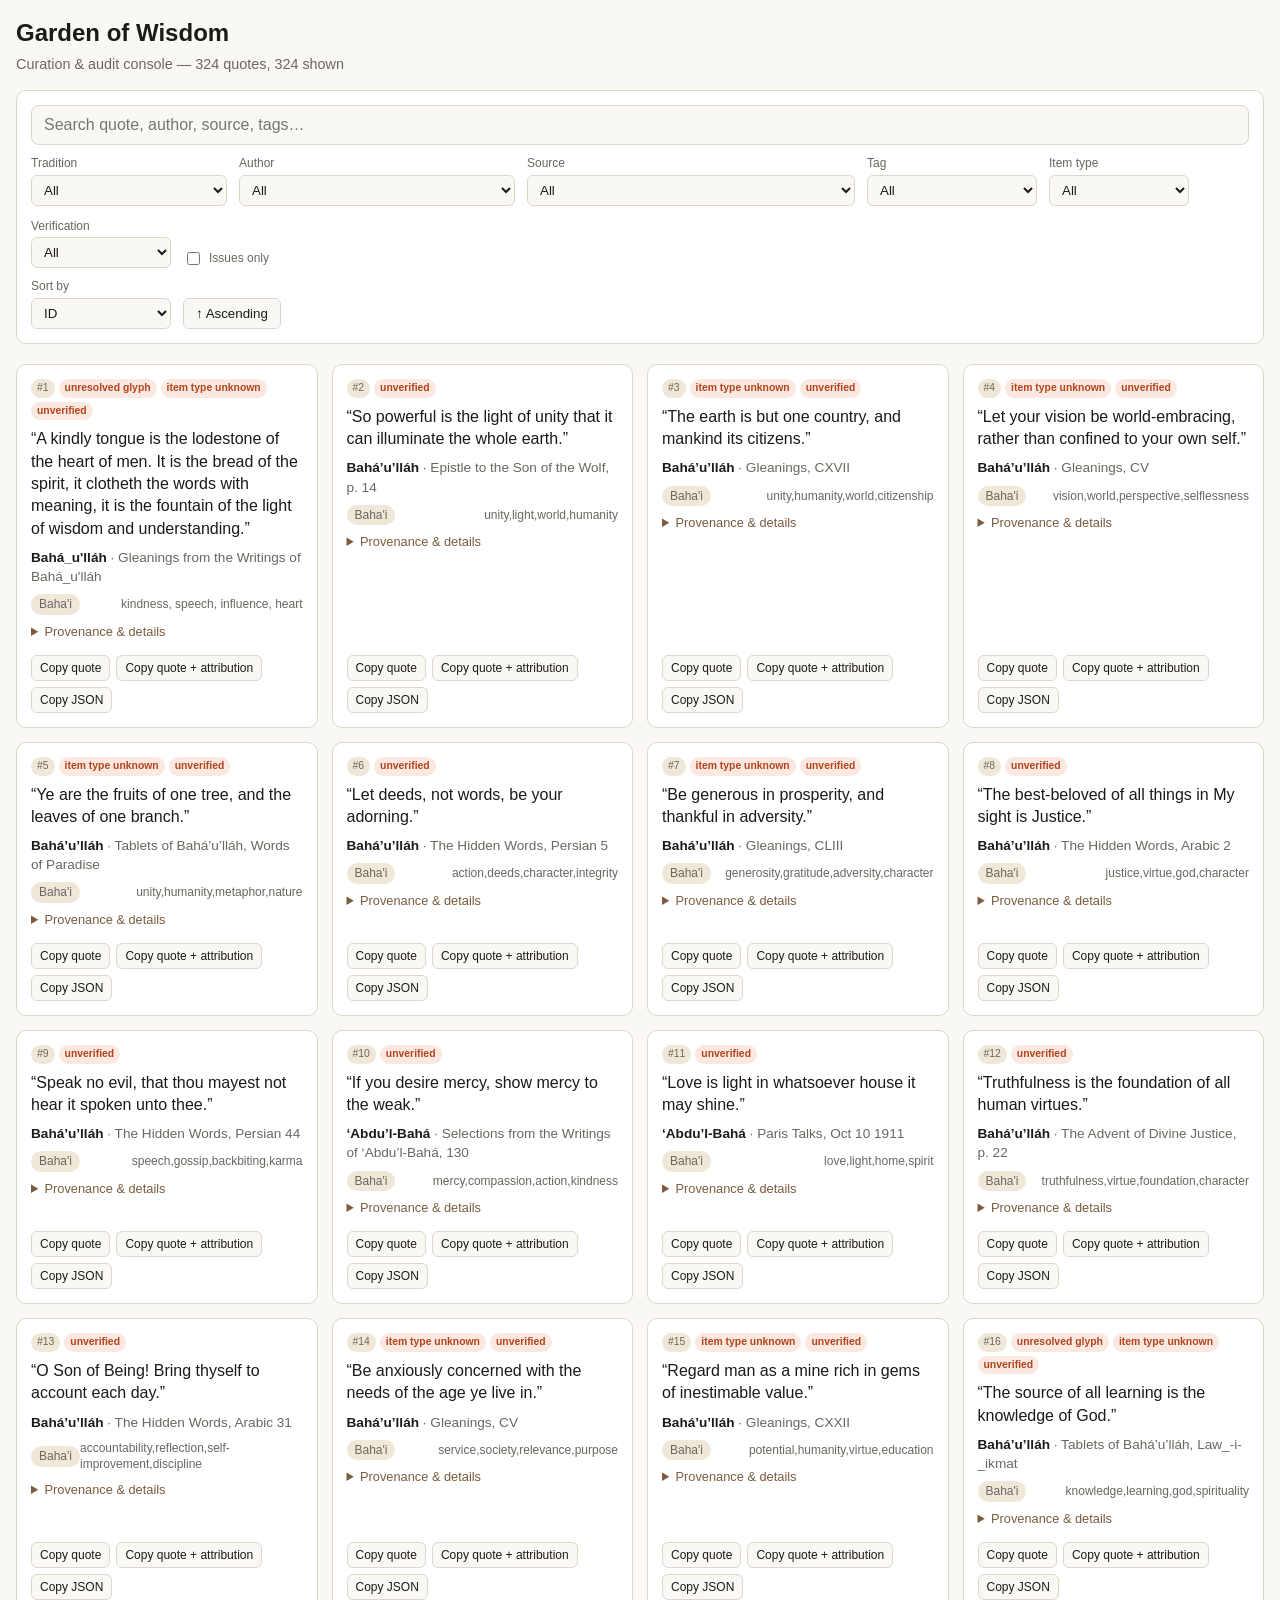
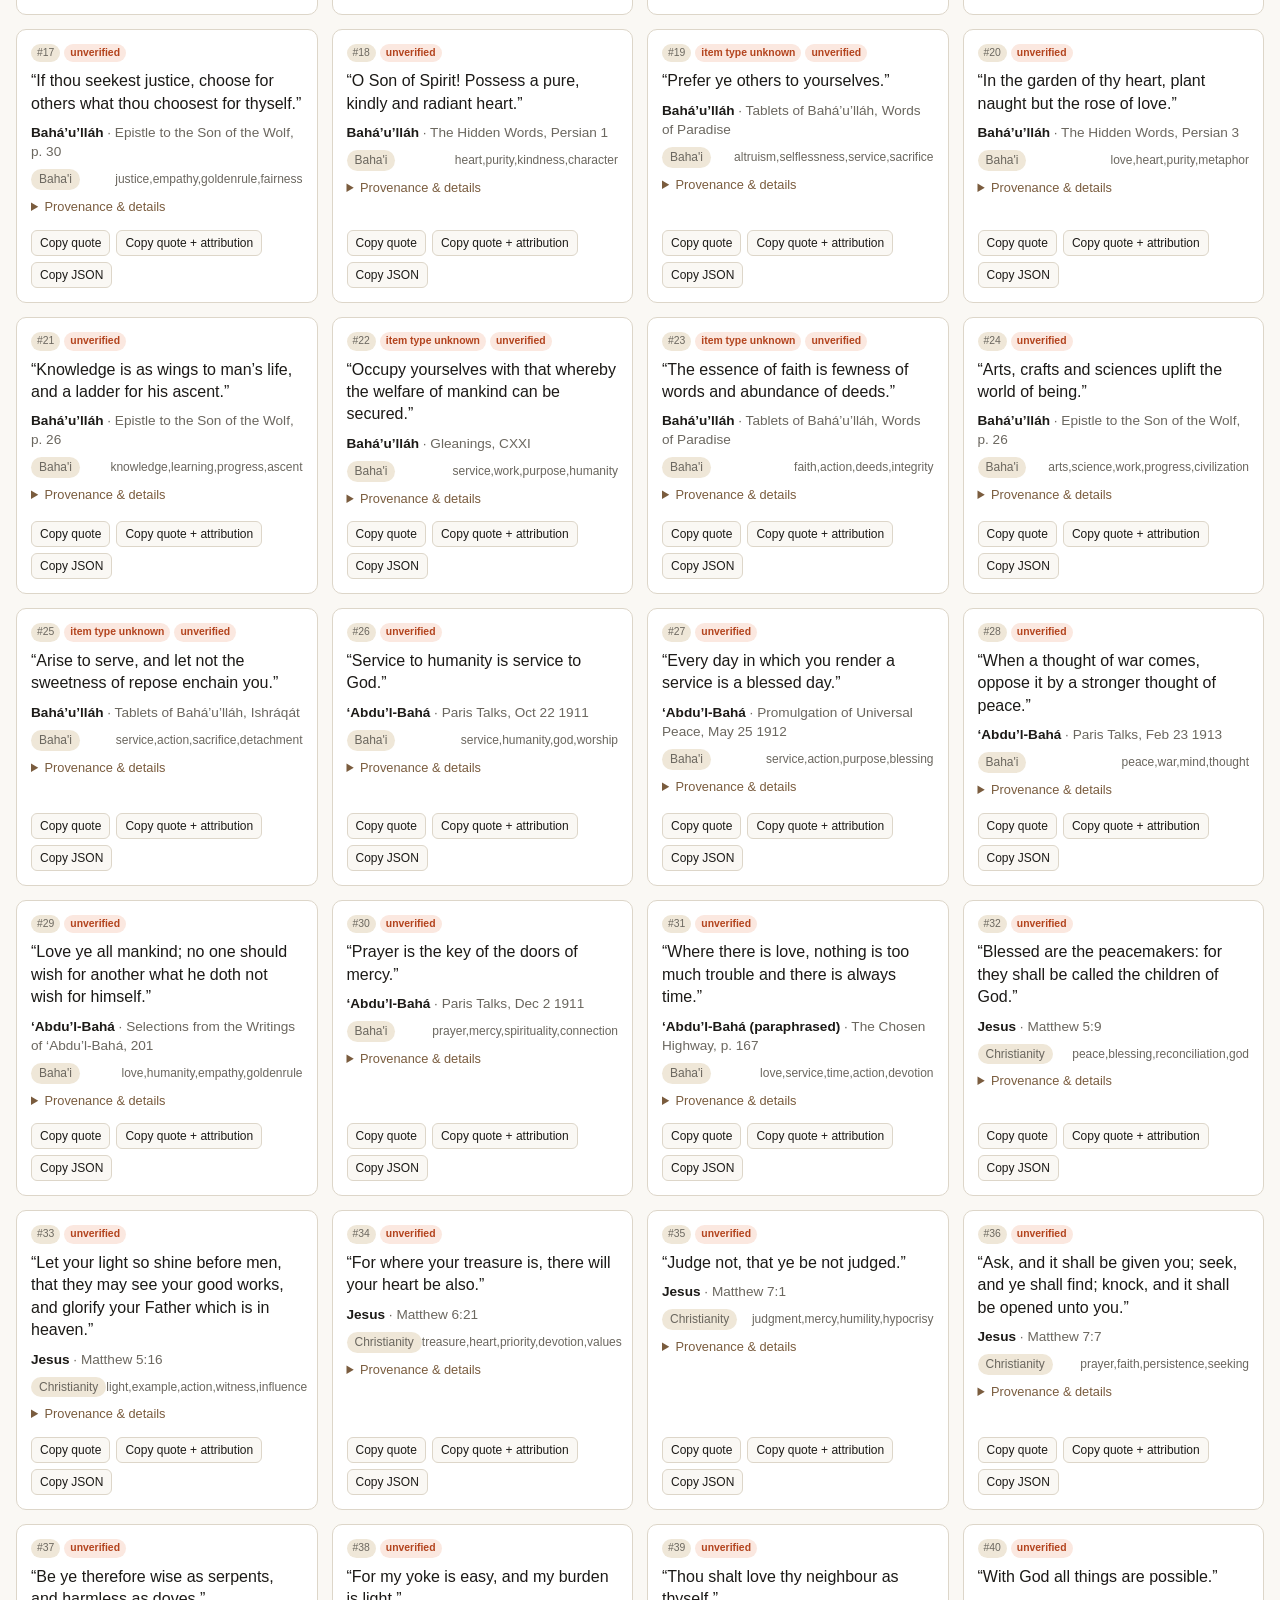
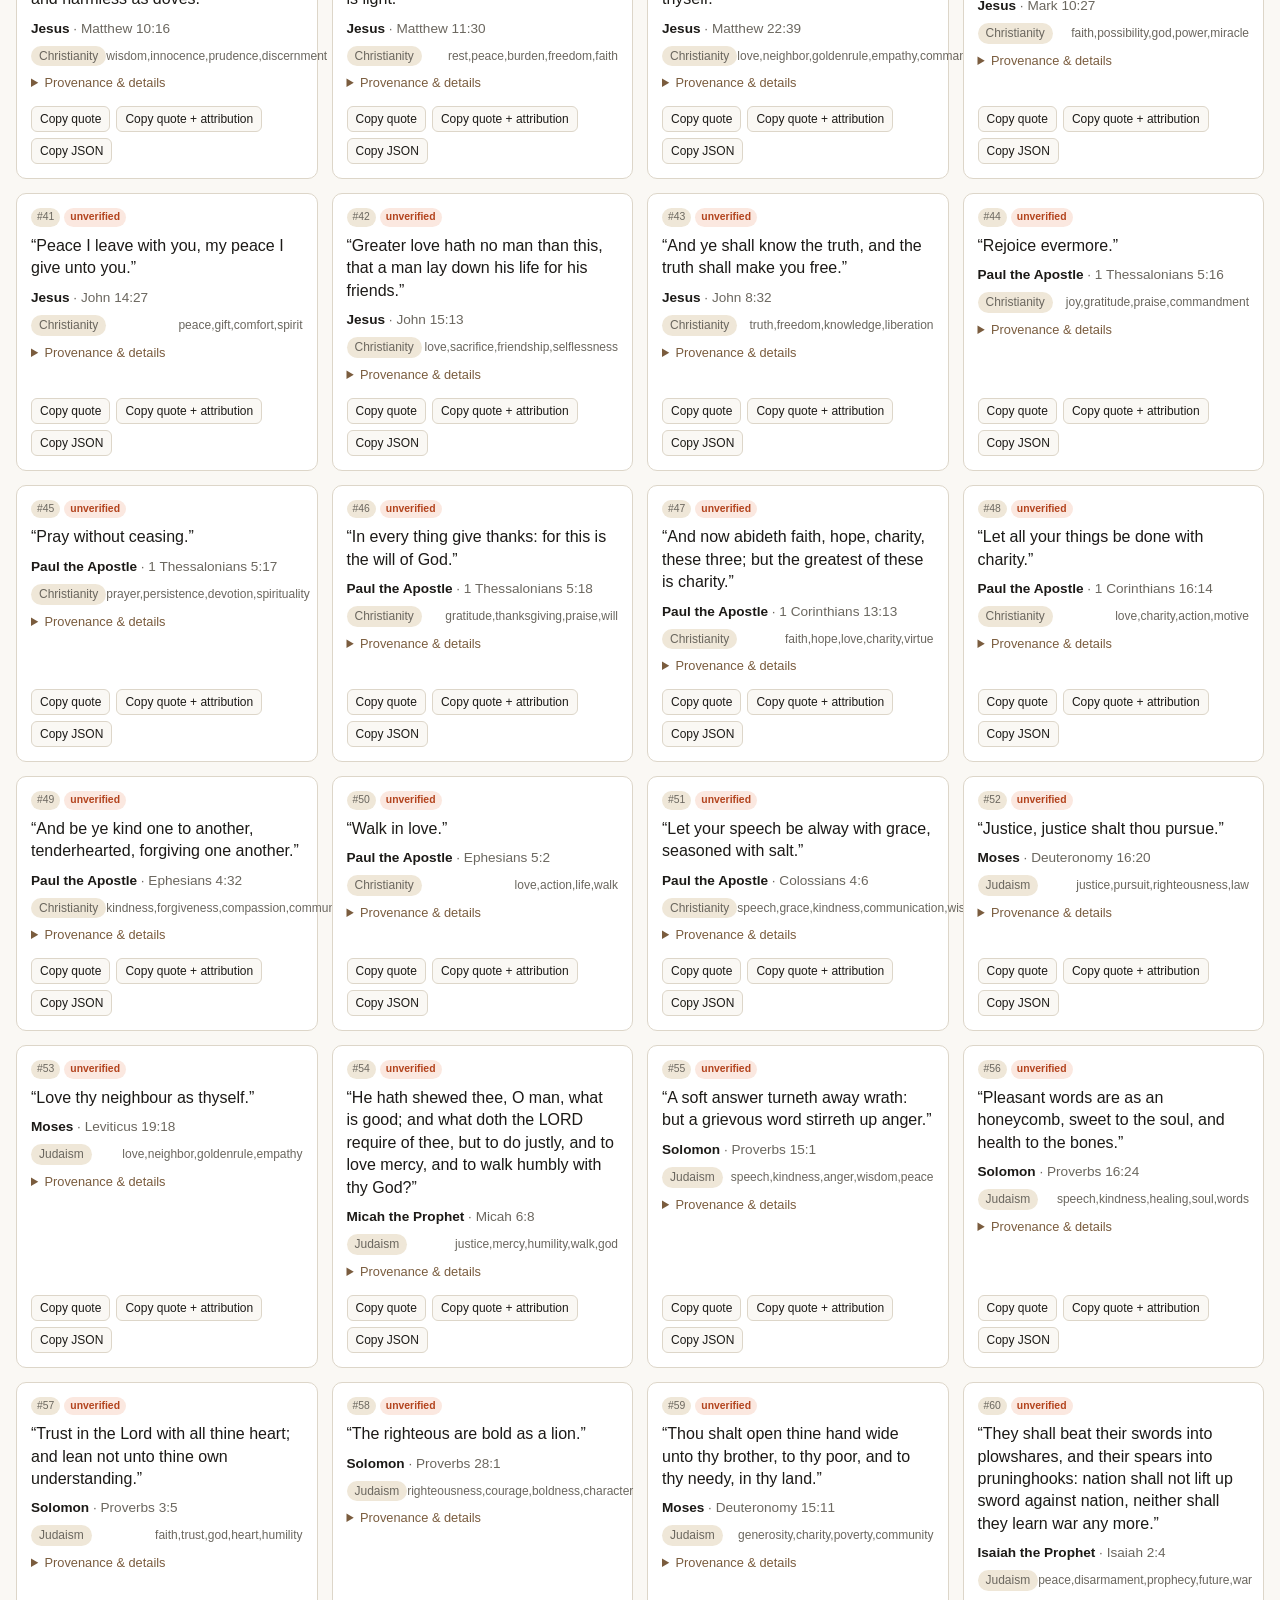
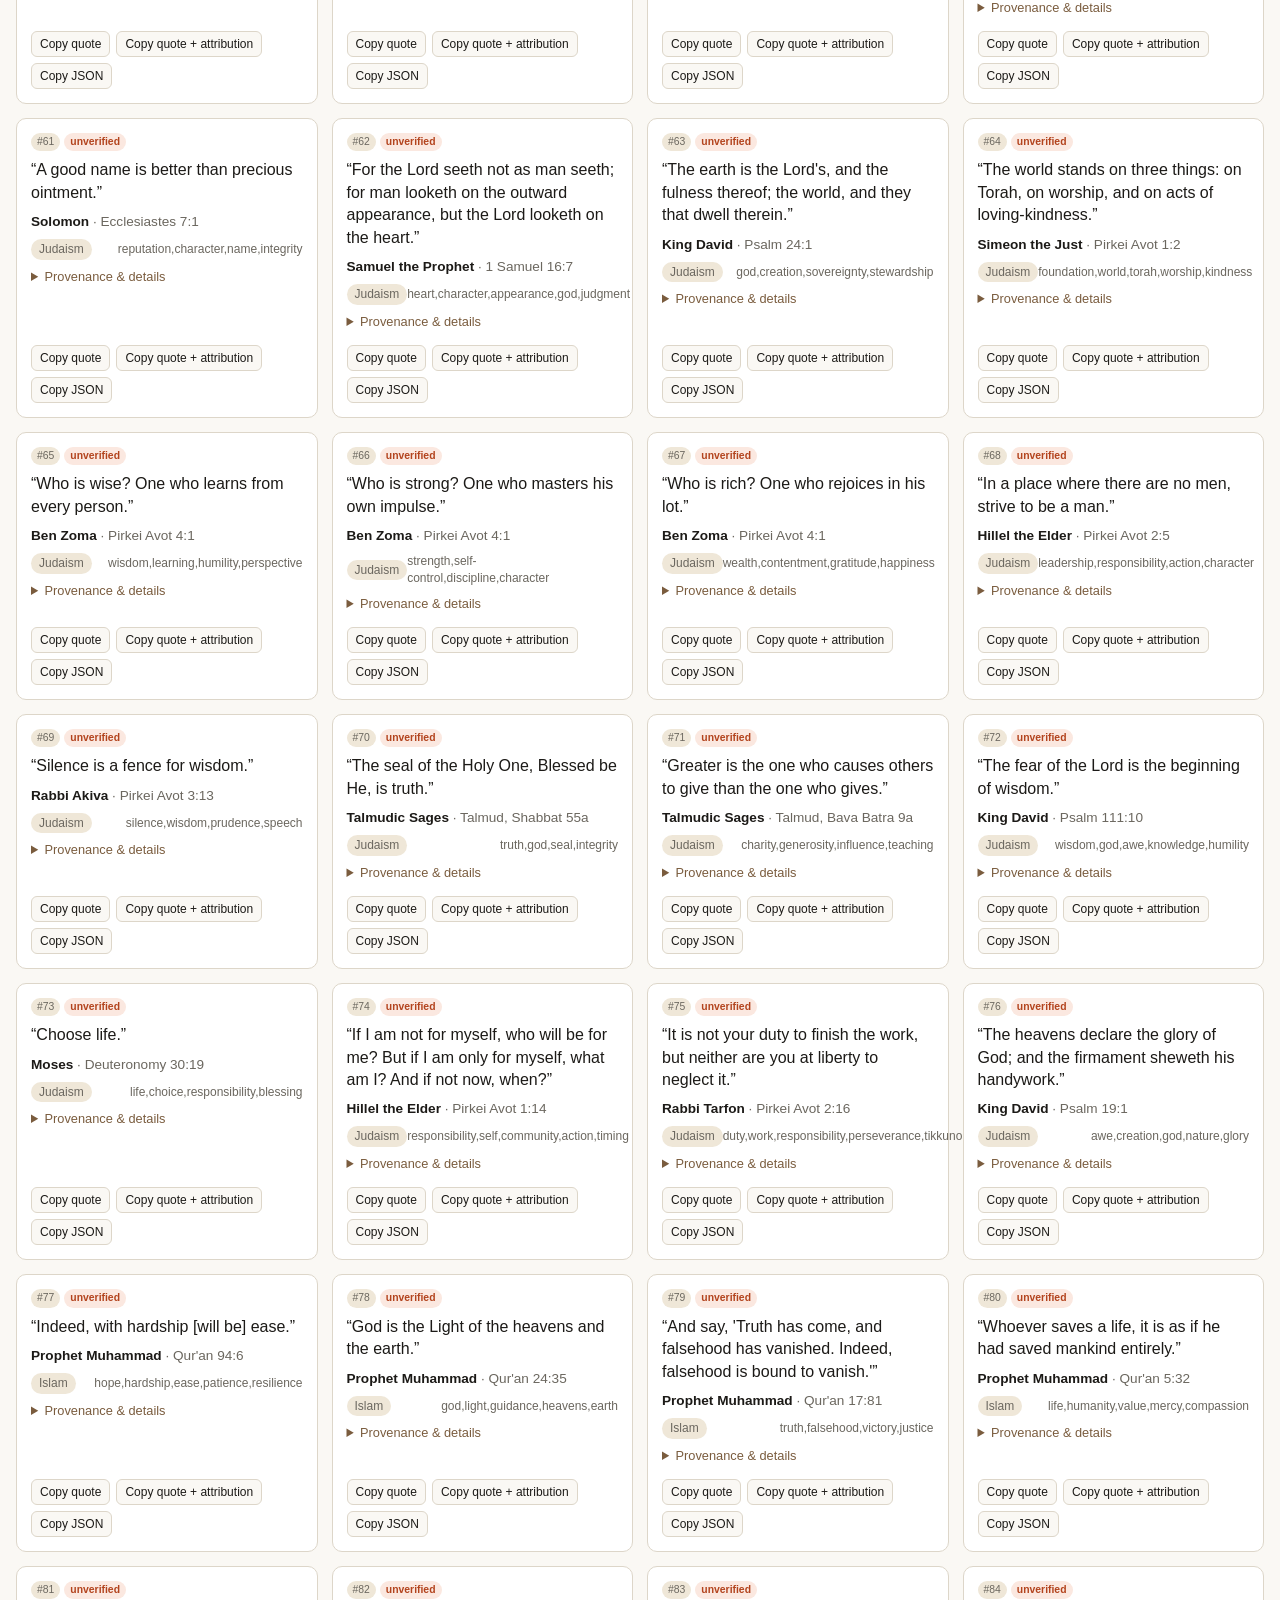
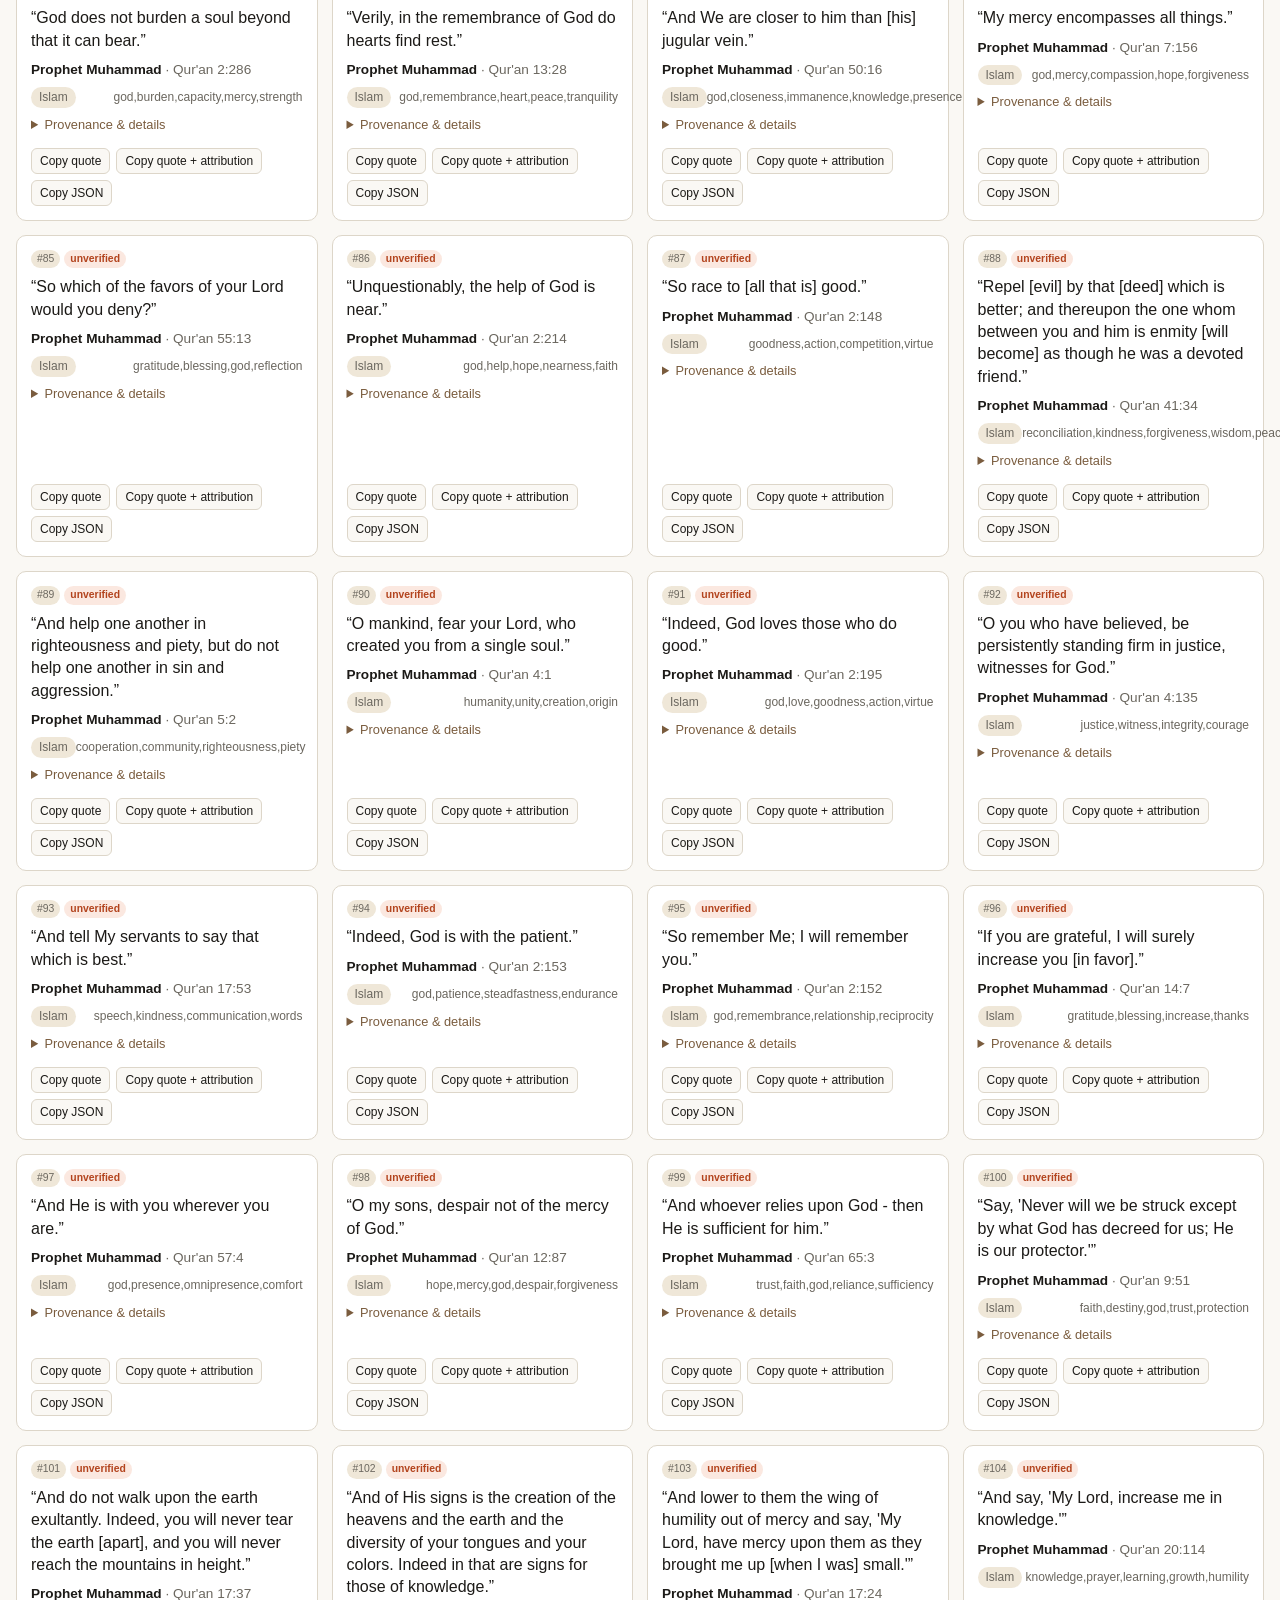
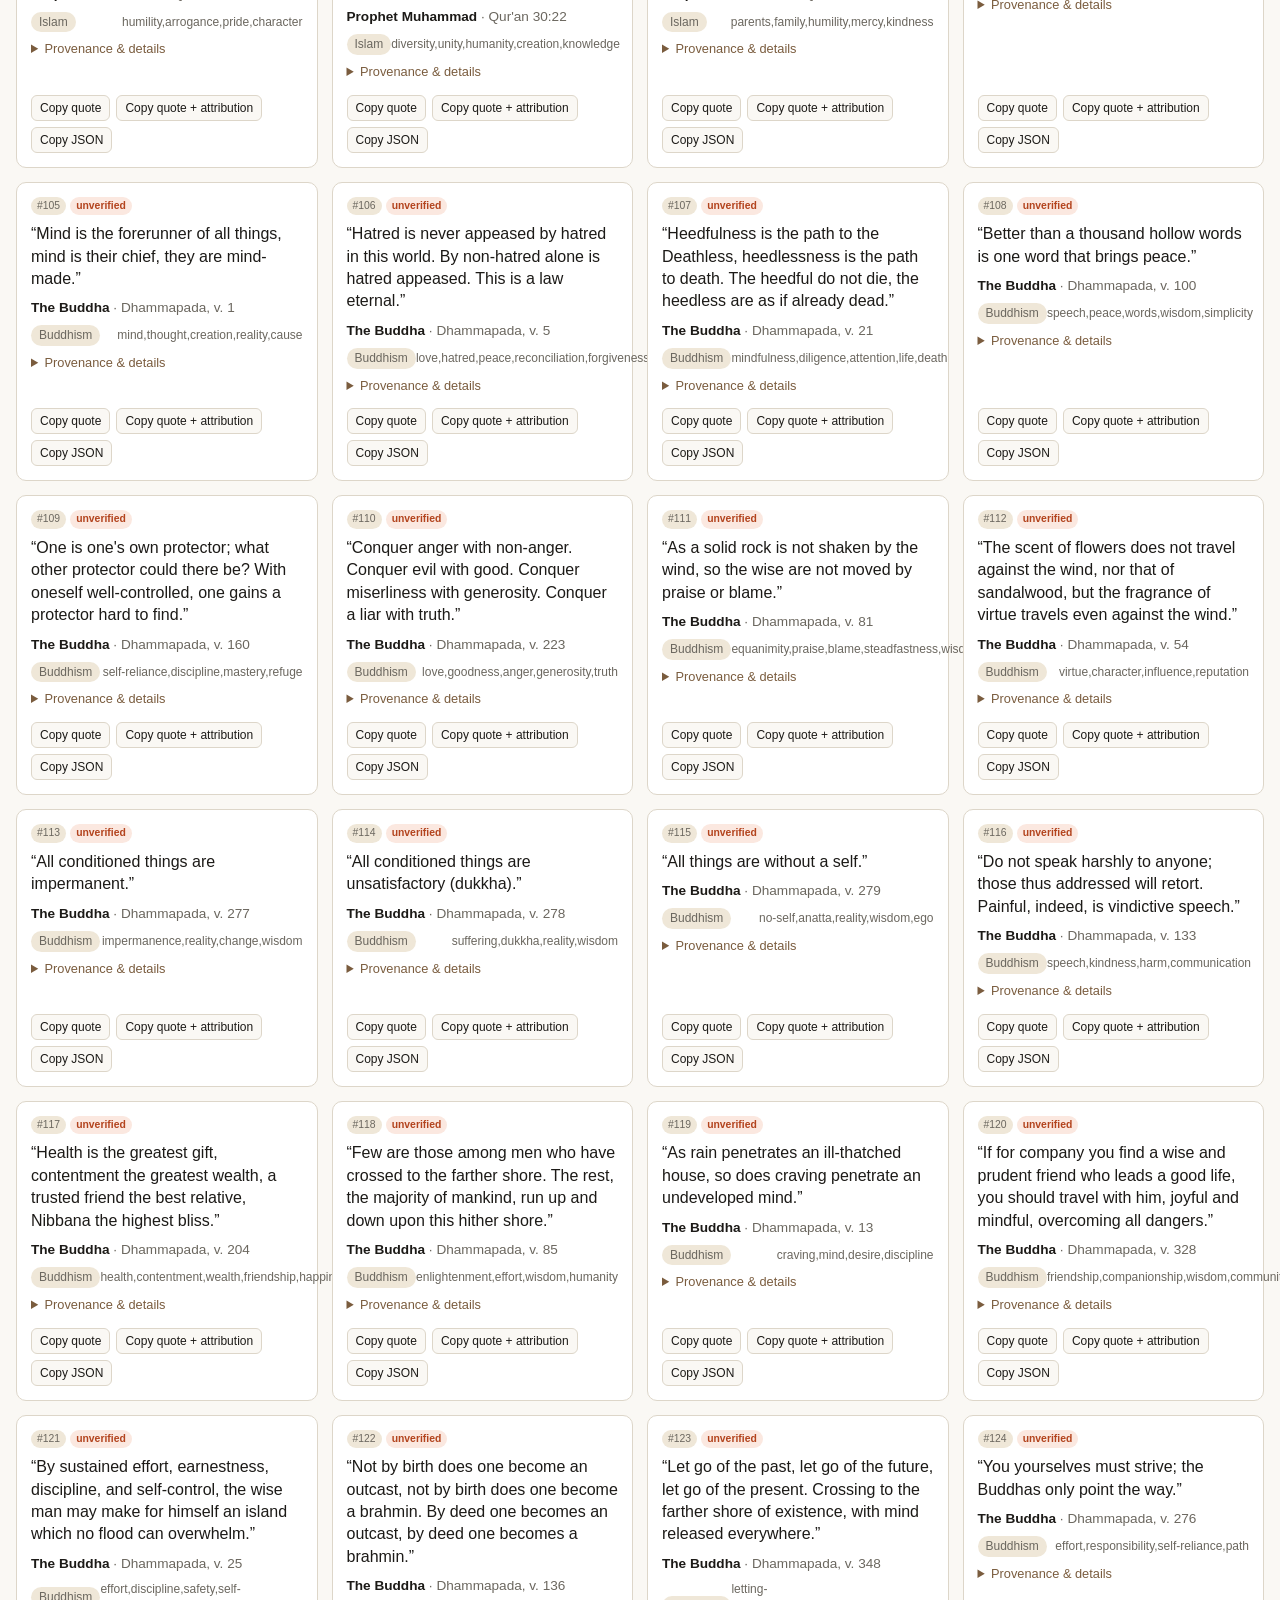
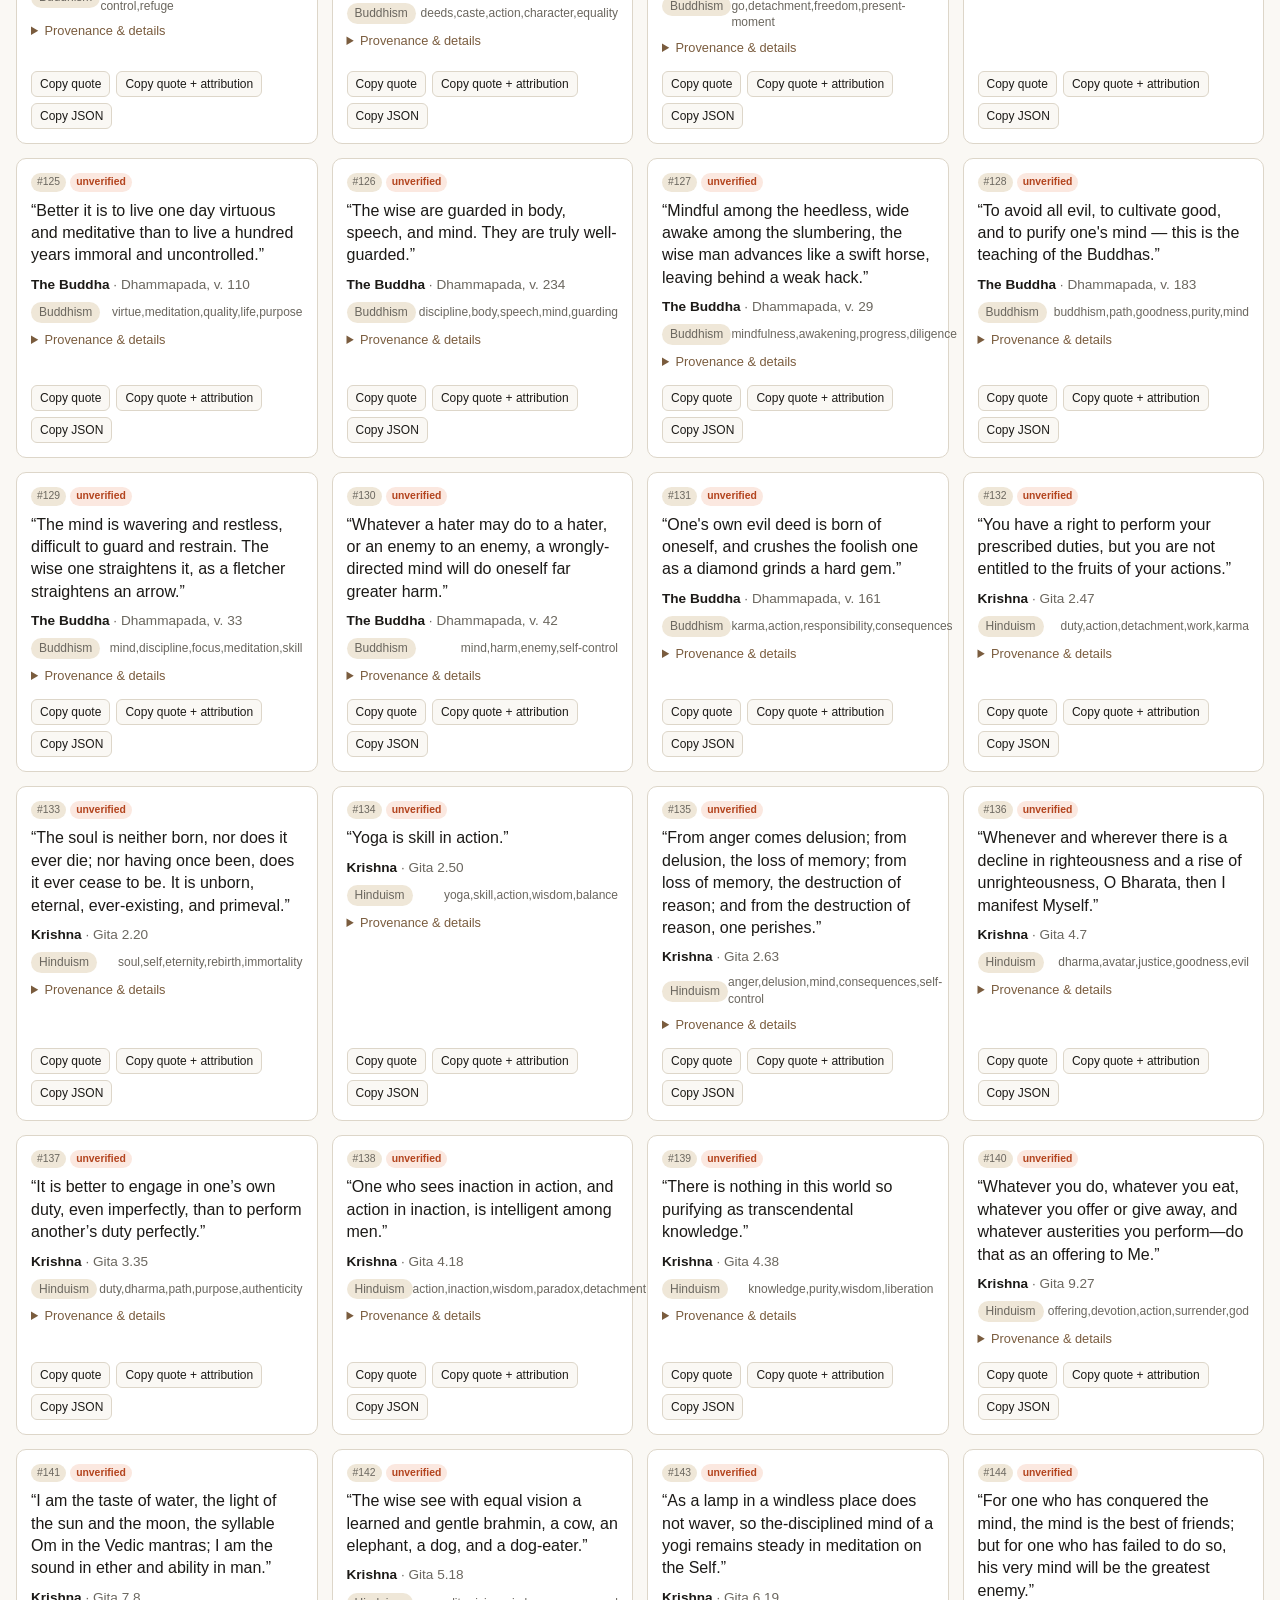
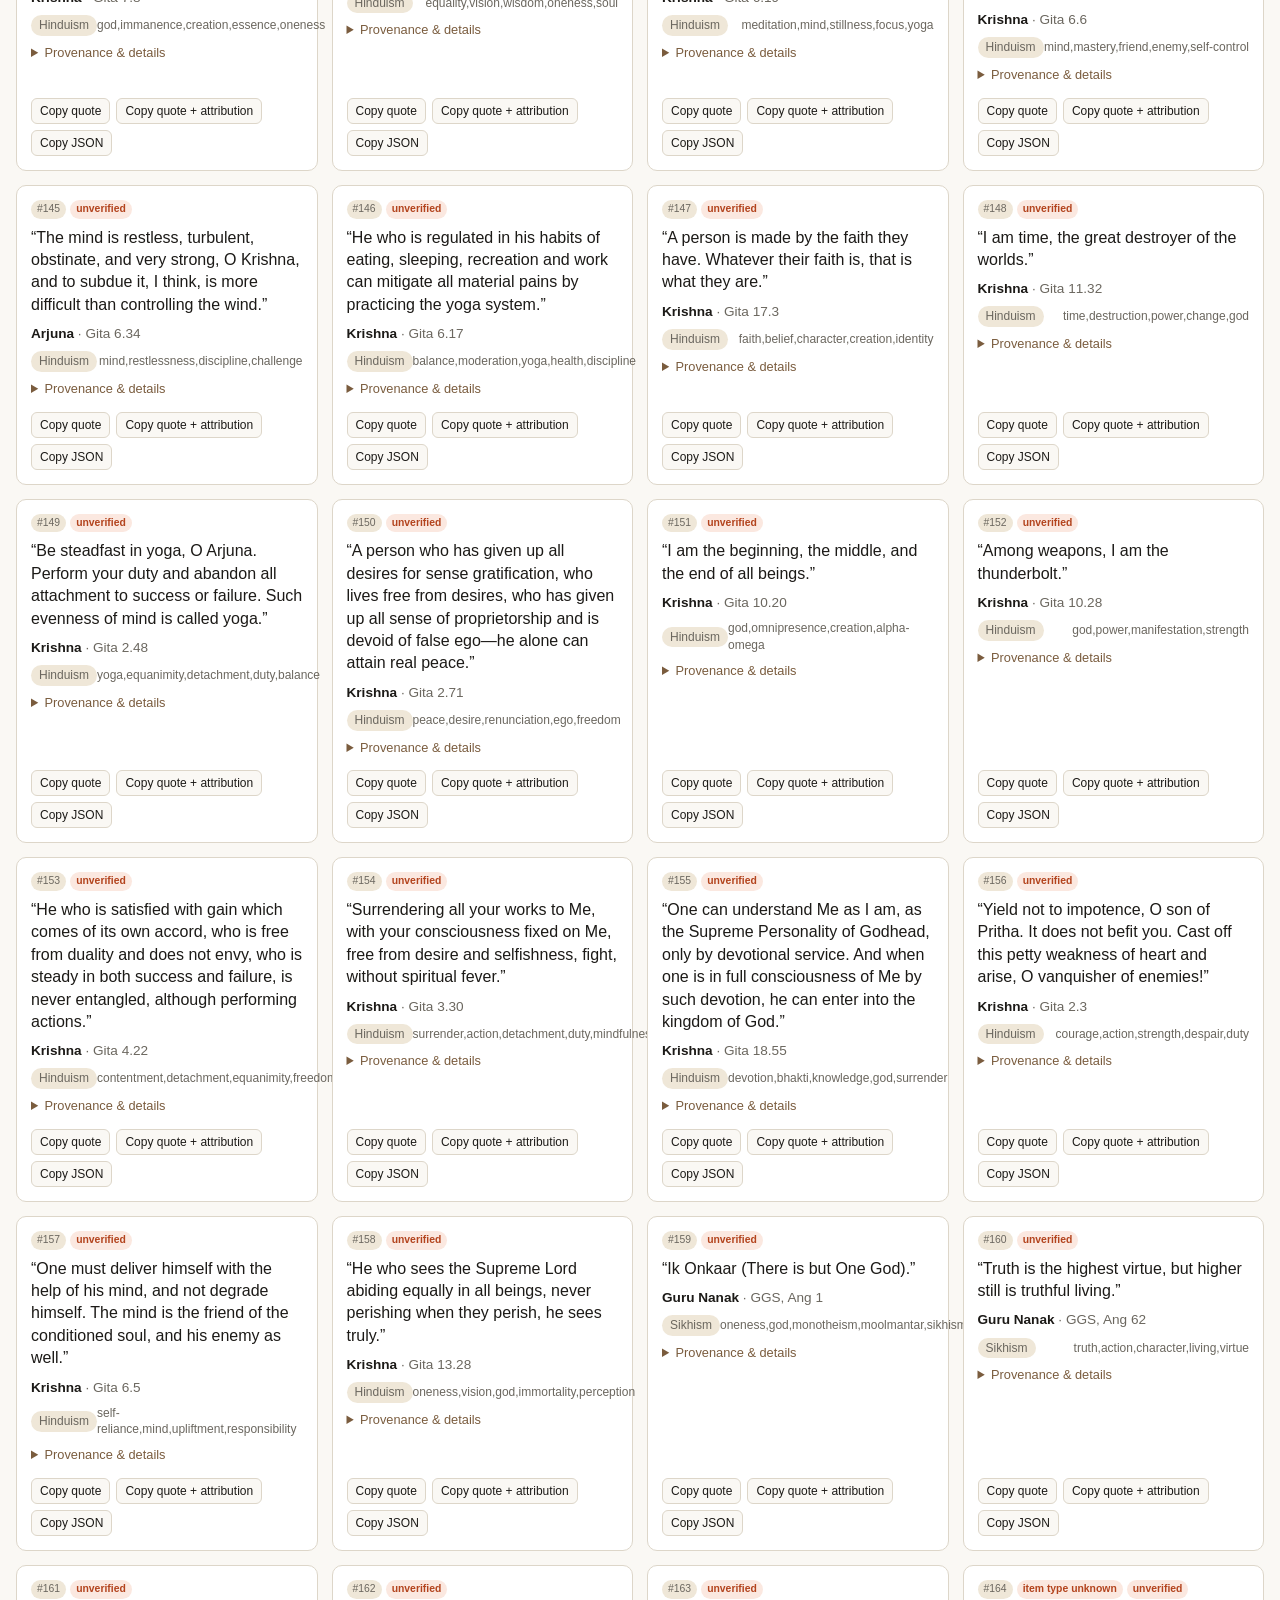
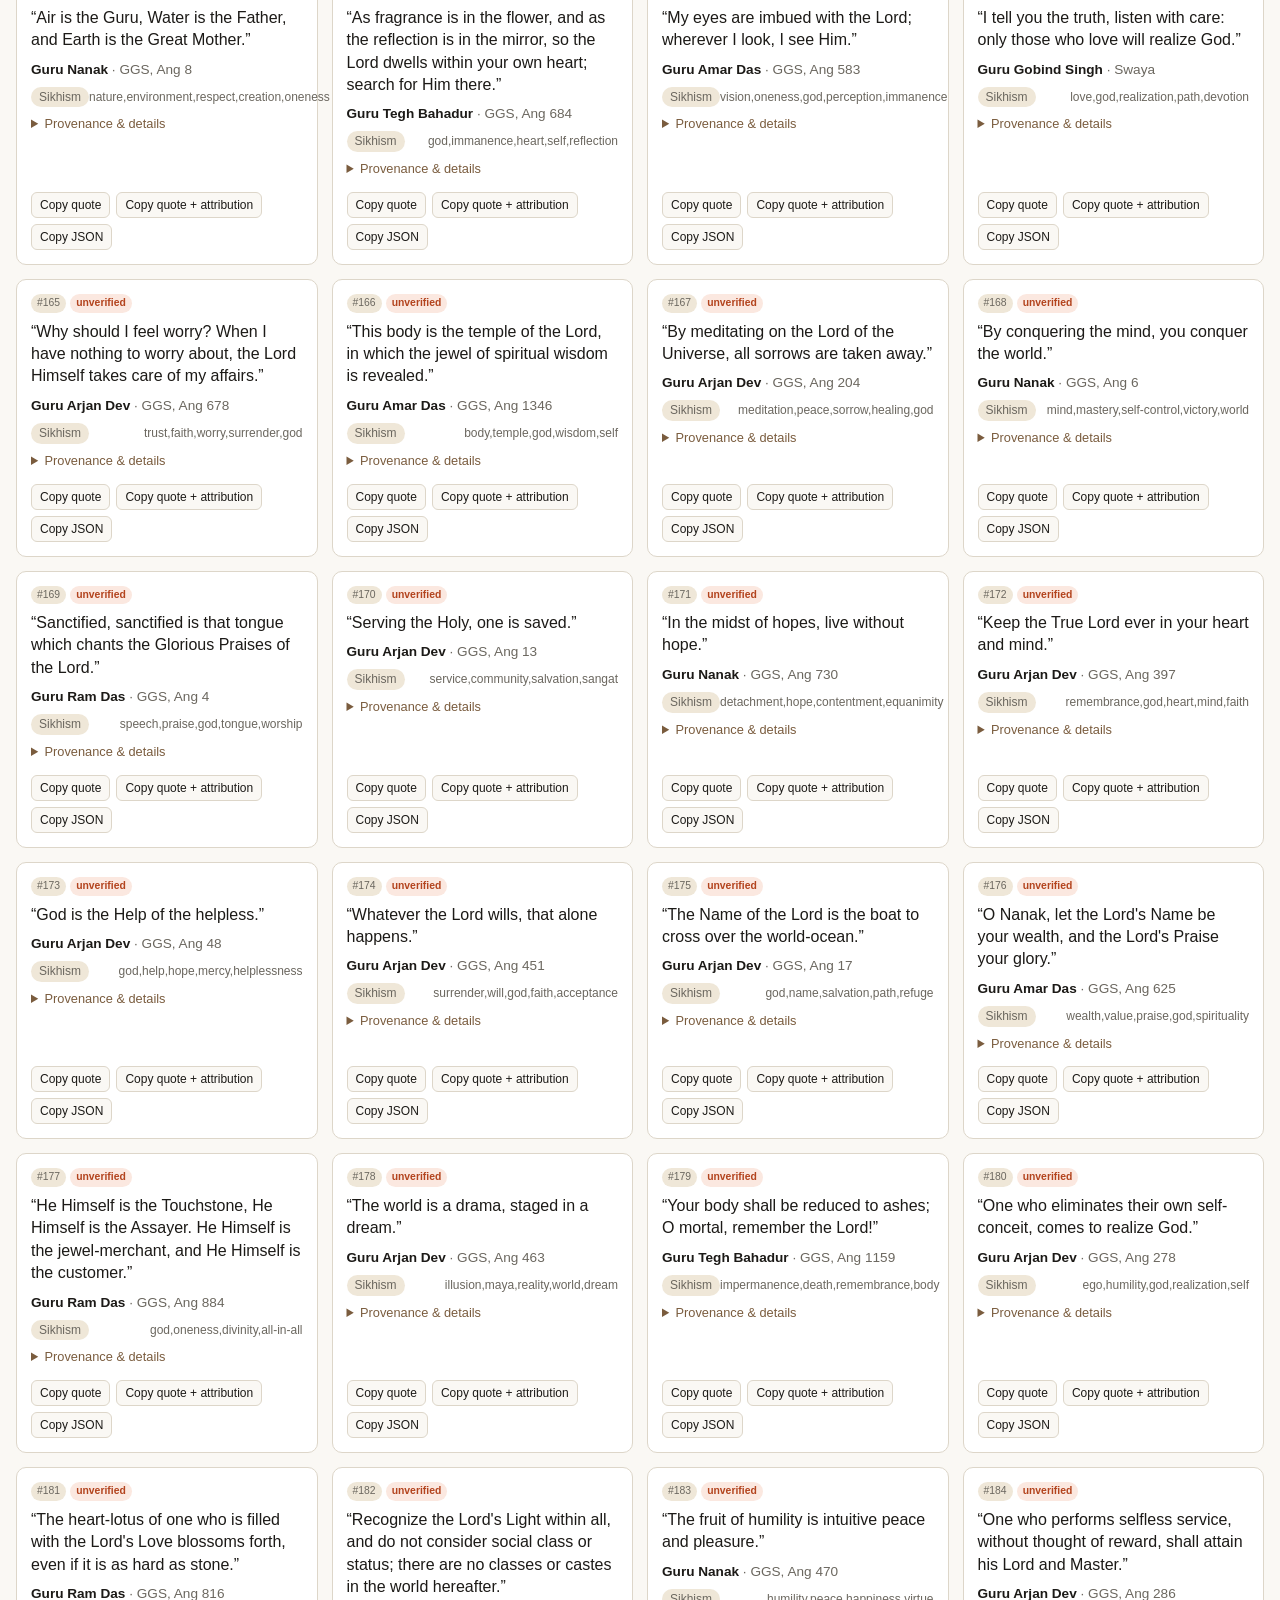
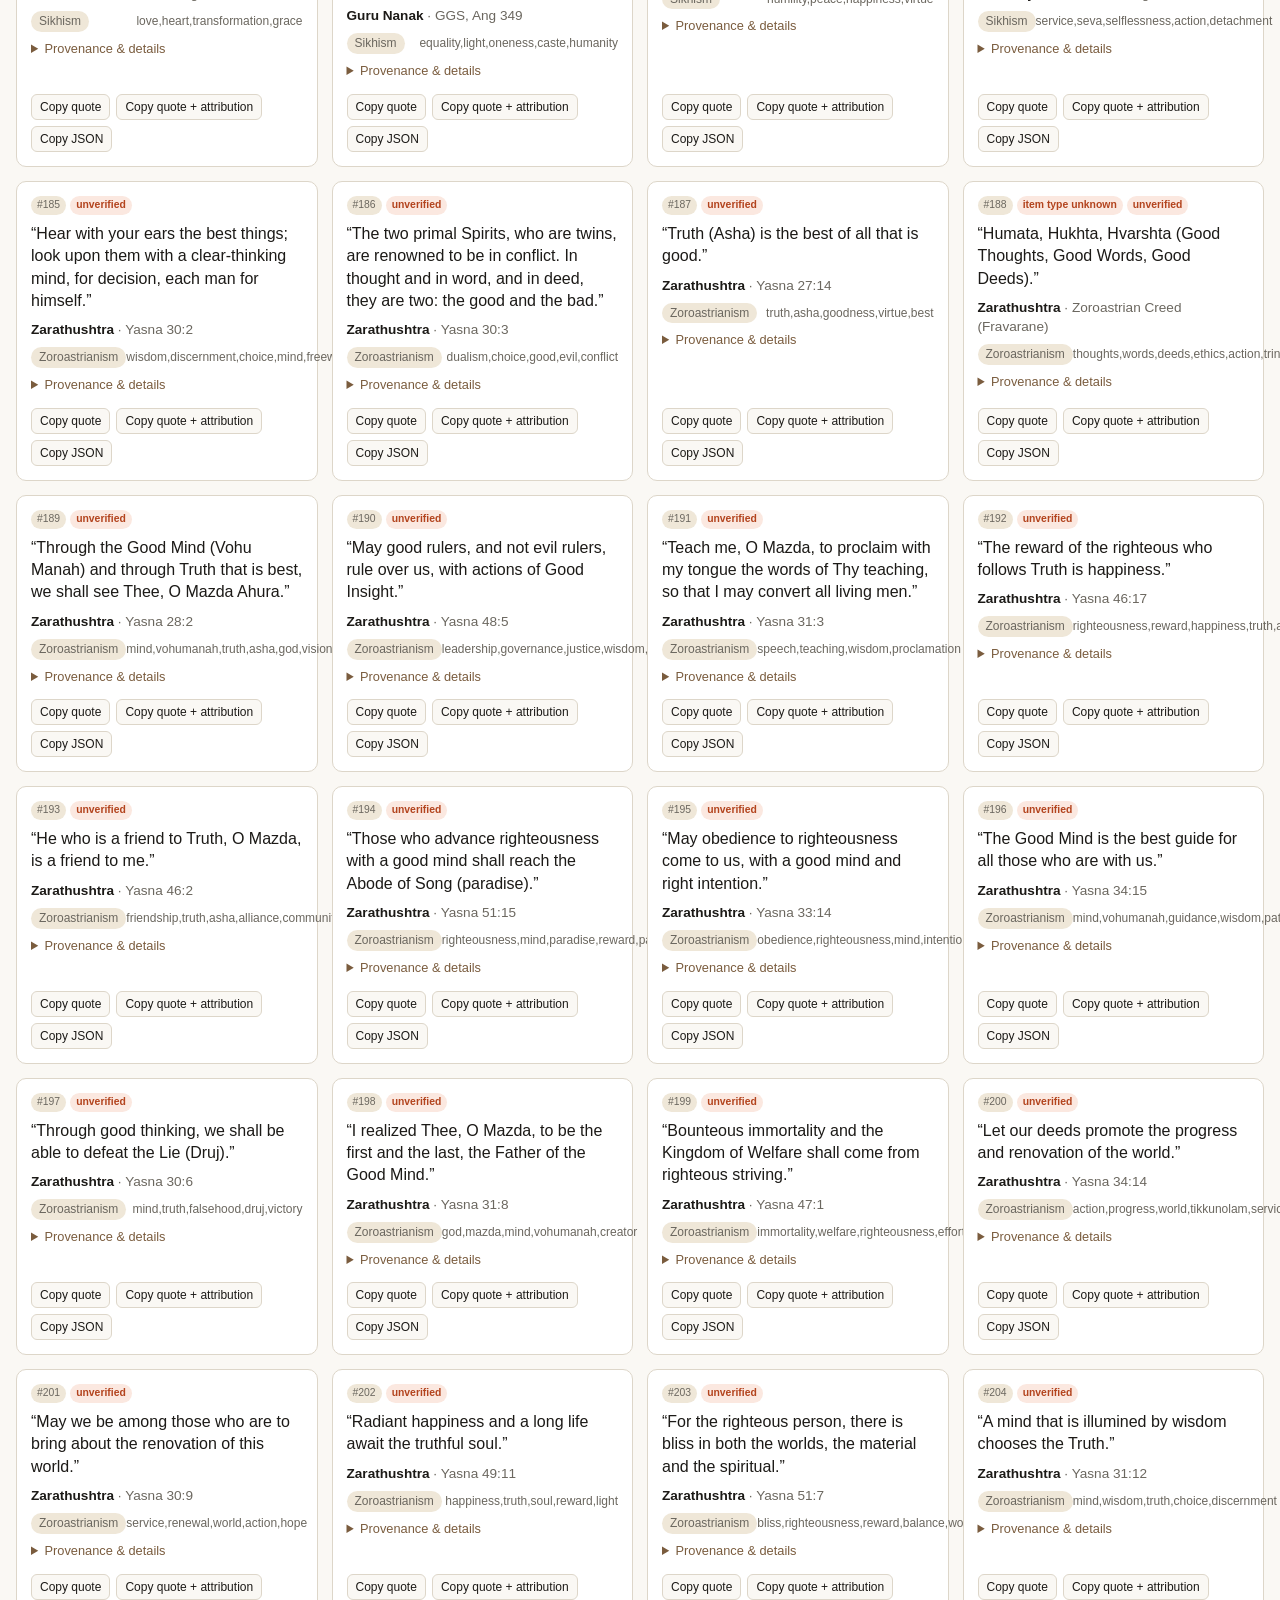
==== browser/index.html @ a2e0a703 "Phase 0: rehabilitate encoding, add data contract, ship quote browser - Re-decode quotes.csv/sources" ====
<!doctype html>
<html lang="en">
<head>
<meta charset="utf-8">
<meta name="viewport" content="width=device-width, initial-scale=1">
<title>Garden of Wisdom — Quote Browser</title>
<link rel="stylesheet" href="style.css">
</head>
<body>
<header>
  <h1>Garden of Wisdom</h1>
  <p class="subtitle">Curation &amp; audit console — <span id="total-count">0</span> quotes, <span id="filtered-count">0</span> shown</p>
</header>

<div id="controls">
  <input id="search" type="search" placeholder="Search quote, author, source, tags…" autocomplete="off">

  <div class="control-row">
    <label>Tradition
      <select id="filter-tradition"><option value="">All</option></select>
    </label>
    <label>Author
      <select id="filter-author"><option value="">All</option></select>
    </label>
    <label>Source
      <select id="filter-source"><option value="">All</option></select>
    </label>
    <label>Tag
      <select id="filter-tag"><option value="">All</option></select>
    </label>
    <label>Item type
      <select id="filter-item-type"><option value="">All</option></select>
    </label>
    <label>Verification
      <select id="filter-verification"><option value="">All</option></select>
    </label>
    <label class="checkbox-label">
      <input type="checkbox" id="filter-issues-only"> Issues only
    </label>
  </div>

  <div class="control-row">
    <label>Sort by
      <select id="sort-field">
        <option value="id">ID</option>
        <option value="tradition">Tradition</option>
        <option value="author">Author</option>
        <option value="source_ref">Source</option>
        <option value="length">Length</option>
      </select>
    </label>
    <button id="sort-dir" type="button" data-dir="asc">↑ Ascending</button>
  </div>
</div>

<main id="results"></main>

<template id="card-template">
  <article class="card">
    <div class="card-badges"></div>
    <blockquote class="quote-text"></blockquote>
    <div class="attribution">
      <span class="author"></span> · <span class="source-ref"></span>
    </div>
    <div class="meta-row">
      <span class="tradition-pill"></span>
      <span class="tags"></span>
    </div>
    <details class="provenance">
      <summary>Provenance &amp; details</summary>
      <dl></dl>
    </details>
    <div class="actions">
      <button class="copy-quote" type="button">Copy quote</button>
      <button class="copy-attributed" type="button">Copy quote + attribution</button>
      <button class="copy-json" type="button">Copy JSON</button>
    </div>
  </article>
</template>

<div id="toast" hidden></div>

<script src="app.js"></script>
</body>
</html>
---- browser/style.css ----
:root {
  --bg: #faf8f4;
  --fg: #1c1a17;
  --muted: #6b675f;
  --card-bg: #ffffff;
  --border: #ddd6c9;
  --accent: #7a5c3e;
  --pill-bg: #efe7d8;
  --issue: #b3441e;
  --issue-bg: #fbe8e0;
}

@media (prefers-color-scheme: dark) {
  :root {
    --bg: #1a1815;
    --fg: #ece8e0;
    --muted: #a39d8f;
    --card-bg: #24211d;
    --border: #3a352c;
    --accent: #d8b98a;
    --pill-bg: #332d22;
    --issue: #ff8a5c;
    --issue-bg: #3a2318;
  }
}

* { box-sizing: border-box; }

body {
  margin: 0;
  padding: 16px;
  background: var(--bg);
  color: var(--fg);
  font-family: -apple-system, BlinkMacSystemFont, "Segoe UI", sans-serif;
  line-height: 1.4;
}

header h1 { margin: 0 0 4px; font-size: 1.5rem; }
.subtitle { margin: 0 0 16px; color: var(--muted); font-size: 0.9rem; }

#controls {
  display: flex;
  flex-direction: column;
  gap: 10px;
  margin-bottom: 20px;
  padding: 14px;
  background: var(--card-bg);
  border: 1px solid var(--border);
  border-radius: 10px;
}

#search {
  width: 100%;
  padding: 10px 12px;
  font-size: 1rem;
  border: 1px solid var(--border);
  border-radius: 8px;
  background: var(--bg);
  color: var(--fg);
}

.control-row {
  display: flex;
  flex-wrap: wrap;
  gap: 12px;
  align-items: end;
}

.control-row label {
  display: flex;
  flex-direction: column;
  gap: 3px;
  font-size: 0.75rem;
  color: var(--muted);
}

.control-row select {
  padding: 6px 8px;
  border-radius: 6px;
  border: 1px solid var(--border);
  background: var(--bg);
  color: var(--fg);
  min-width: 140px;
}

.checkbox-label {
  flex-direction: row !important;
  align-items: center;
  gap: 6px !important;
}

#sort-dir {
  padding: 7px 12px;
  border-radius: 6px;
  border: 1px solid var(--border);
  background: var(--bg);
  color: var(--fg);
  cursor: pointer;
}

#results {
  display: grid;
  grid-template-columns: repeat(auto-fill, minmax(280px, 1fr));
  gap: 14px;
}

.card {
  background: var(--card-bg);
  border: 1px solid var(--border);
  border-radius: 10px;
  padding: 14px;
  display: flex;
  flex-direction: column;
  gap: 8px;
}

.card-badges {
  display: flex;
  flex-wrap: wrap;
  gap: 4px;
}

.badge {
  font-size: 0.65rem;
  padding: 2px 6px;
  border-radius: 999px;
  background: var(--pill-bg);
  color: var(--muted);
}

.badge.issue {
  background: var(--issue-bg);
  color: var(--issue);
  font-weight: 600;
}

.quote-text {
  margin: 0;
  font-size: 1rem;
  quotes: "“" "”";
}
.quote-text::before { content: open-quote; }
.quote-text::after { content: close-quote; }

.attribution { font-size: 0.85rem; color: var(--muted); }
.attribution .author { color: var(--fg); font-weight: 600; }

.meta-row {
  display: flex;
  justify-content: space-between;
  align-items: center;
  font-size: 0.75rem;
  color: var(--muted);
}

.tradition-pill {
  background: var(--pill-bg);
  padding: 2px 8px;
  border-radius: 999px;
}

.provenance summary {
  cursor: pointer;
  font-size: 0.8rem;
  color: var(--accent);
}

.provenance dl {
  display: grid;
  grid-template-columns: max-content 1fr;
  gap: 2px 10px;
  font-size: 0.78rem;
  margin: 8px 0 0;
}
.provenance dt { color: var(--muted); }
.provenance dd { margin: 0; }

.actions {
  display: flex;
  gap: 6px;
  flex-wrap: wrap;
  margin-top: auto;
  padding-top: 6px;
}

.actions button {
  font-size: 0.75rem;
  padding: 5px 8px;
  border-radius: 6px;
  border: 1px solid var(--border);
  background: var(--bg);
  color: var(--fg);
  cursor: pointer;
}
.actions button:hover { border-color: var(--accent); }

#toast {
  position: fixed;
  bottom: 20px;
  left: 50%;
  transform: translateX(-50%);
  background: var(--accent);
  color: var(--bg);
  padding: 8px 16px;
  border-radius: 8px;
  font-size: 0.85rem;
}
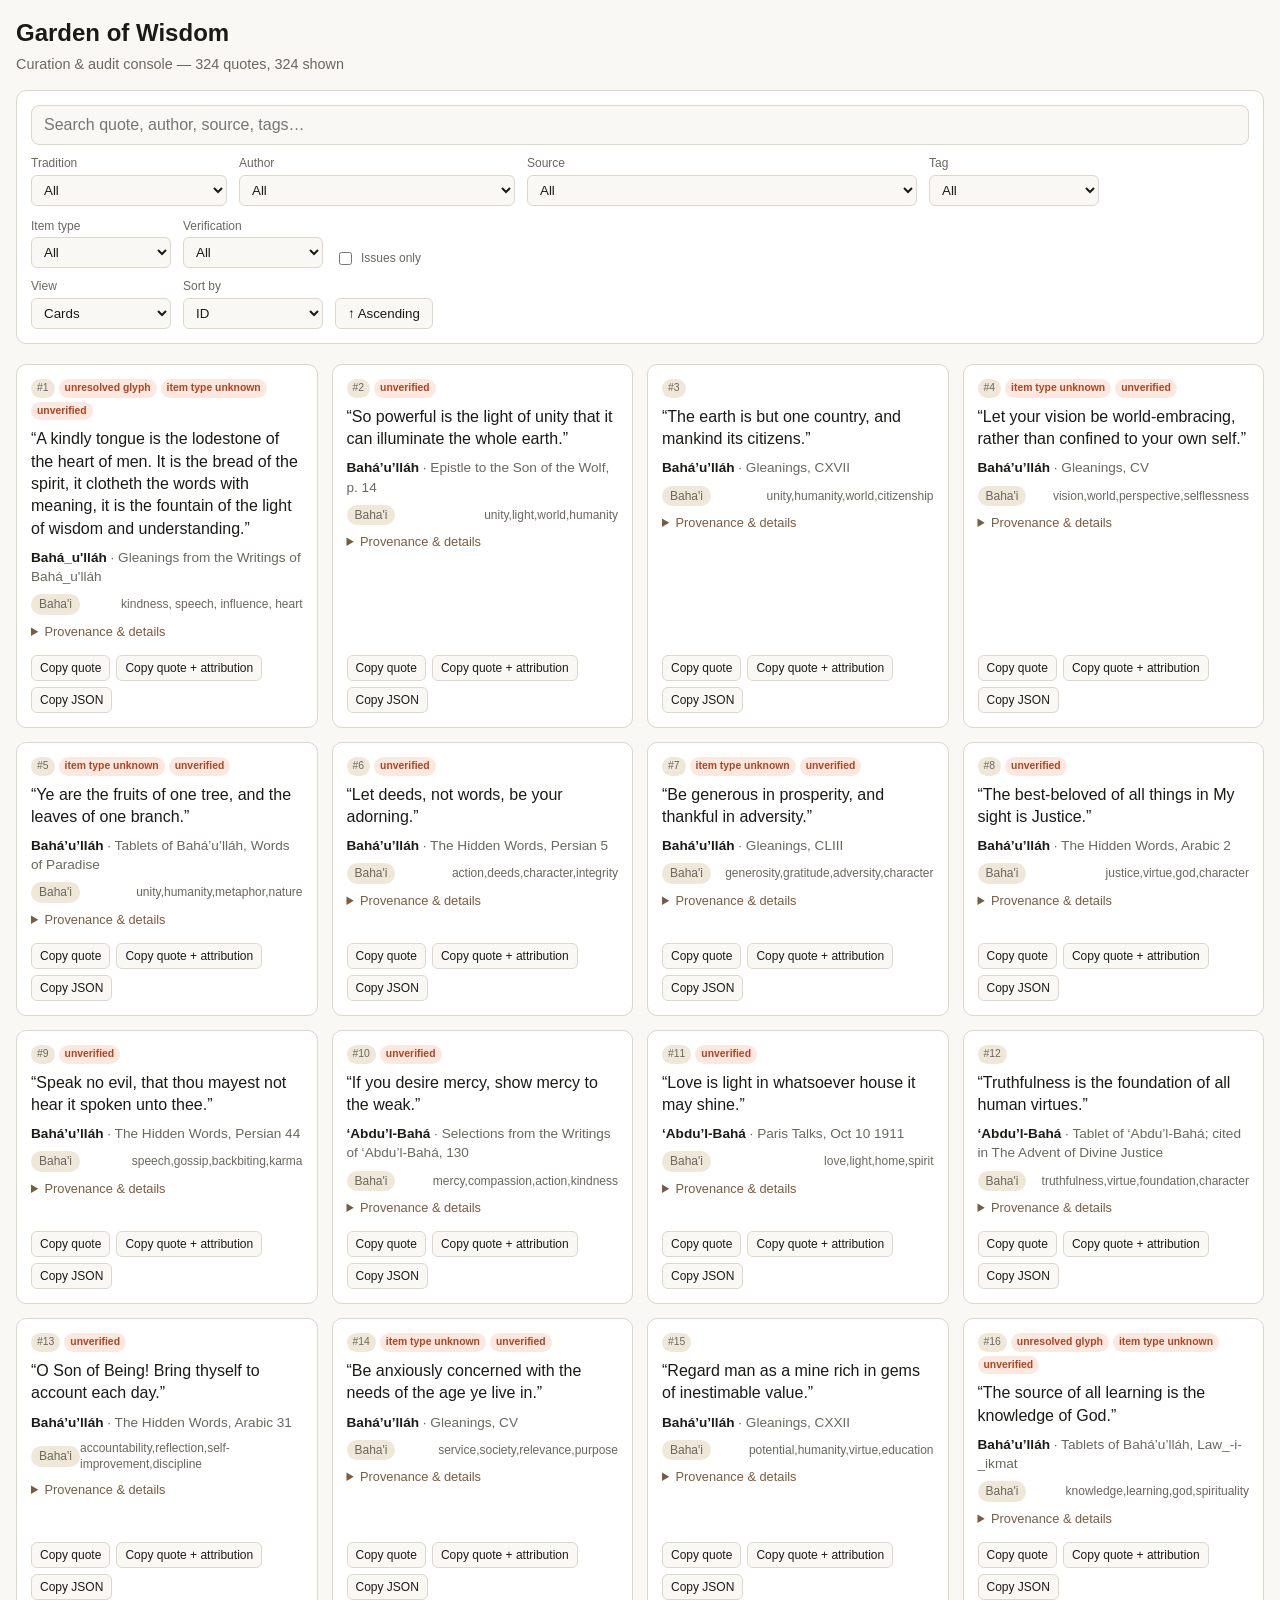
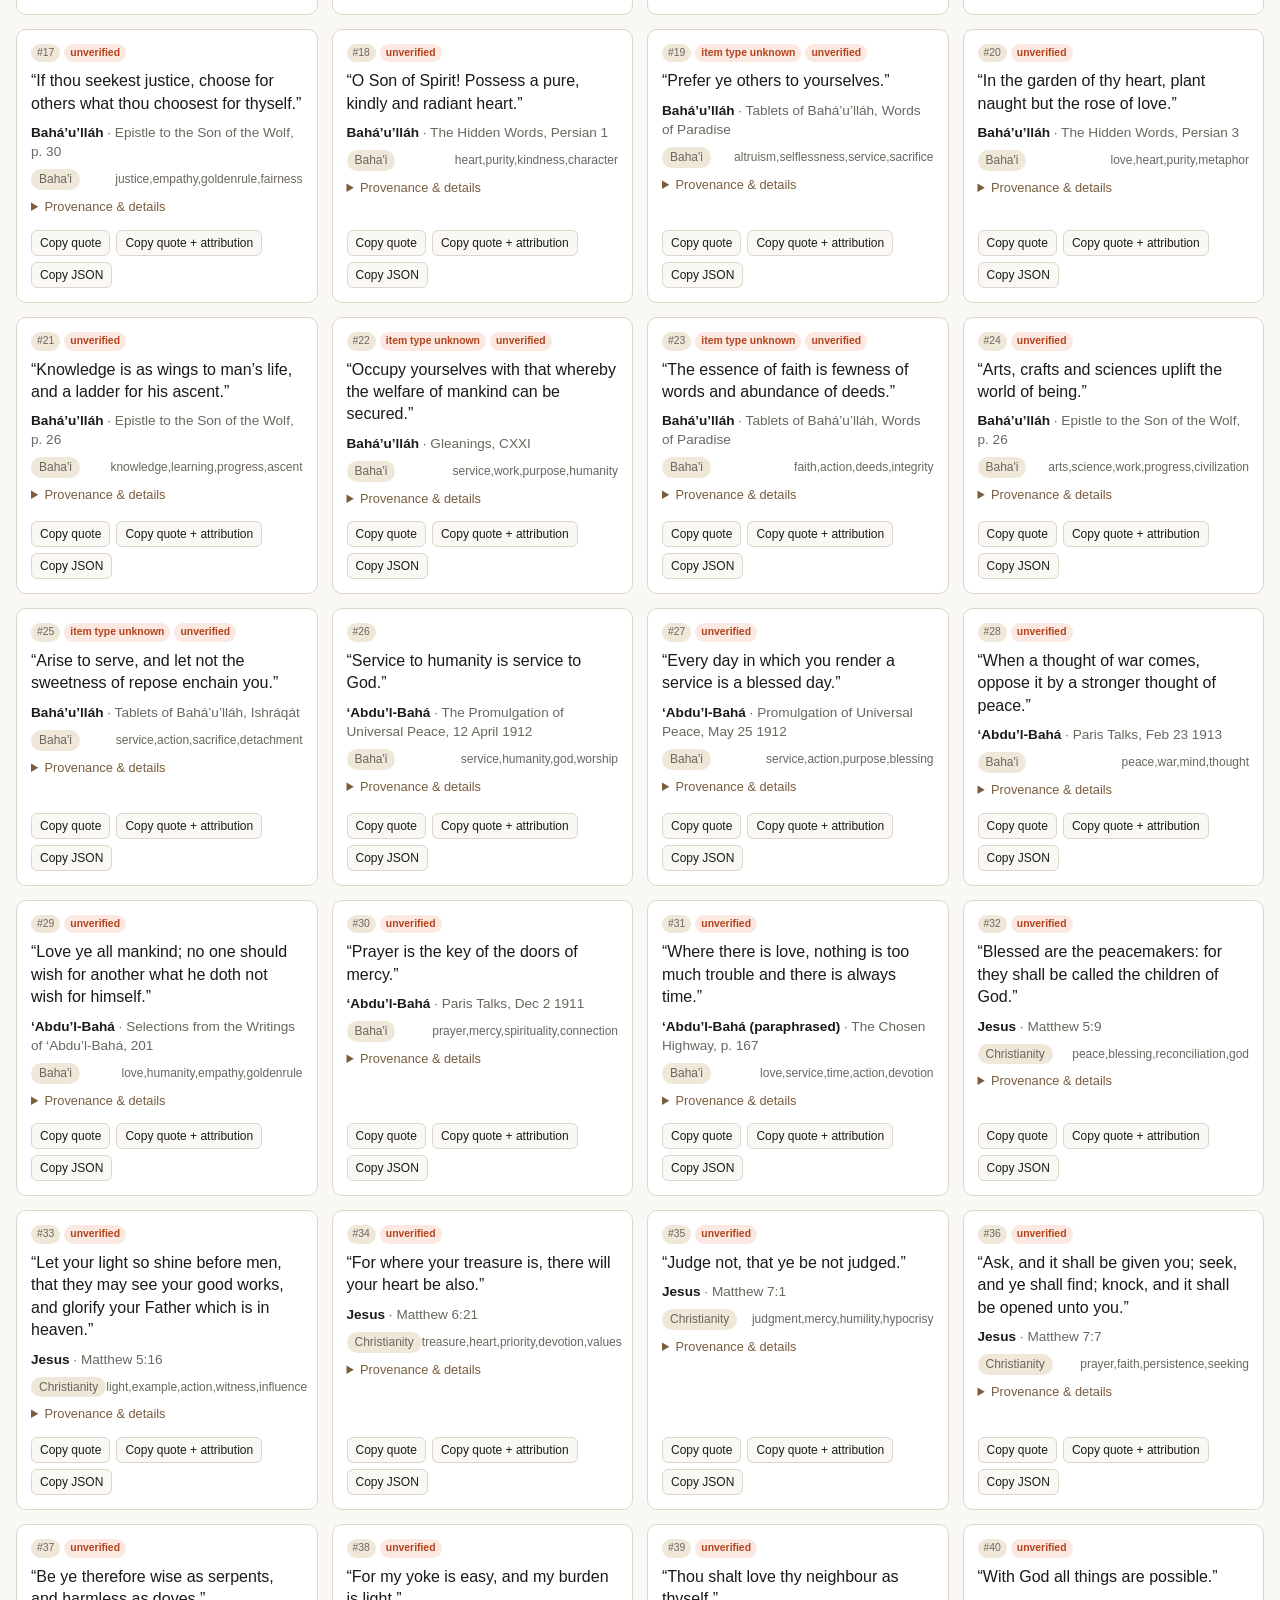
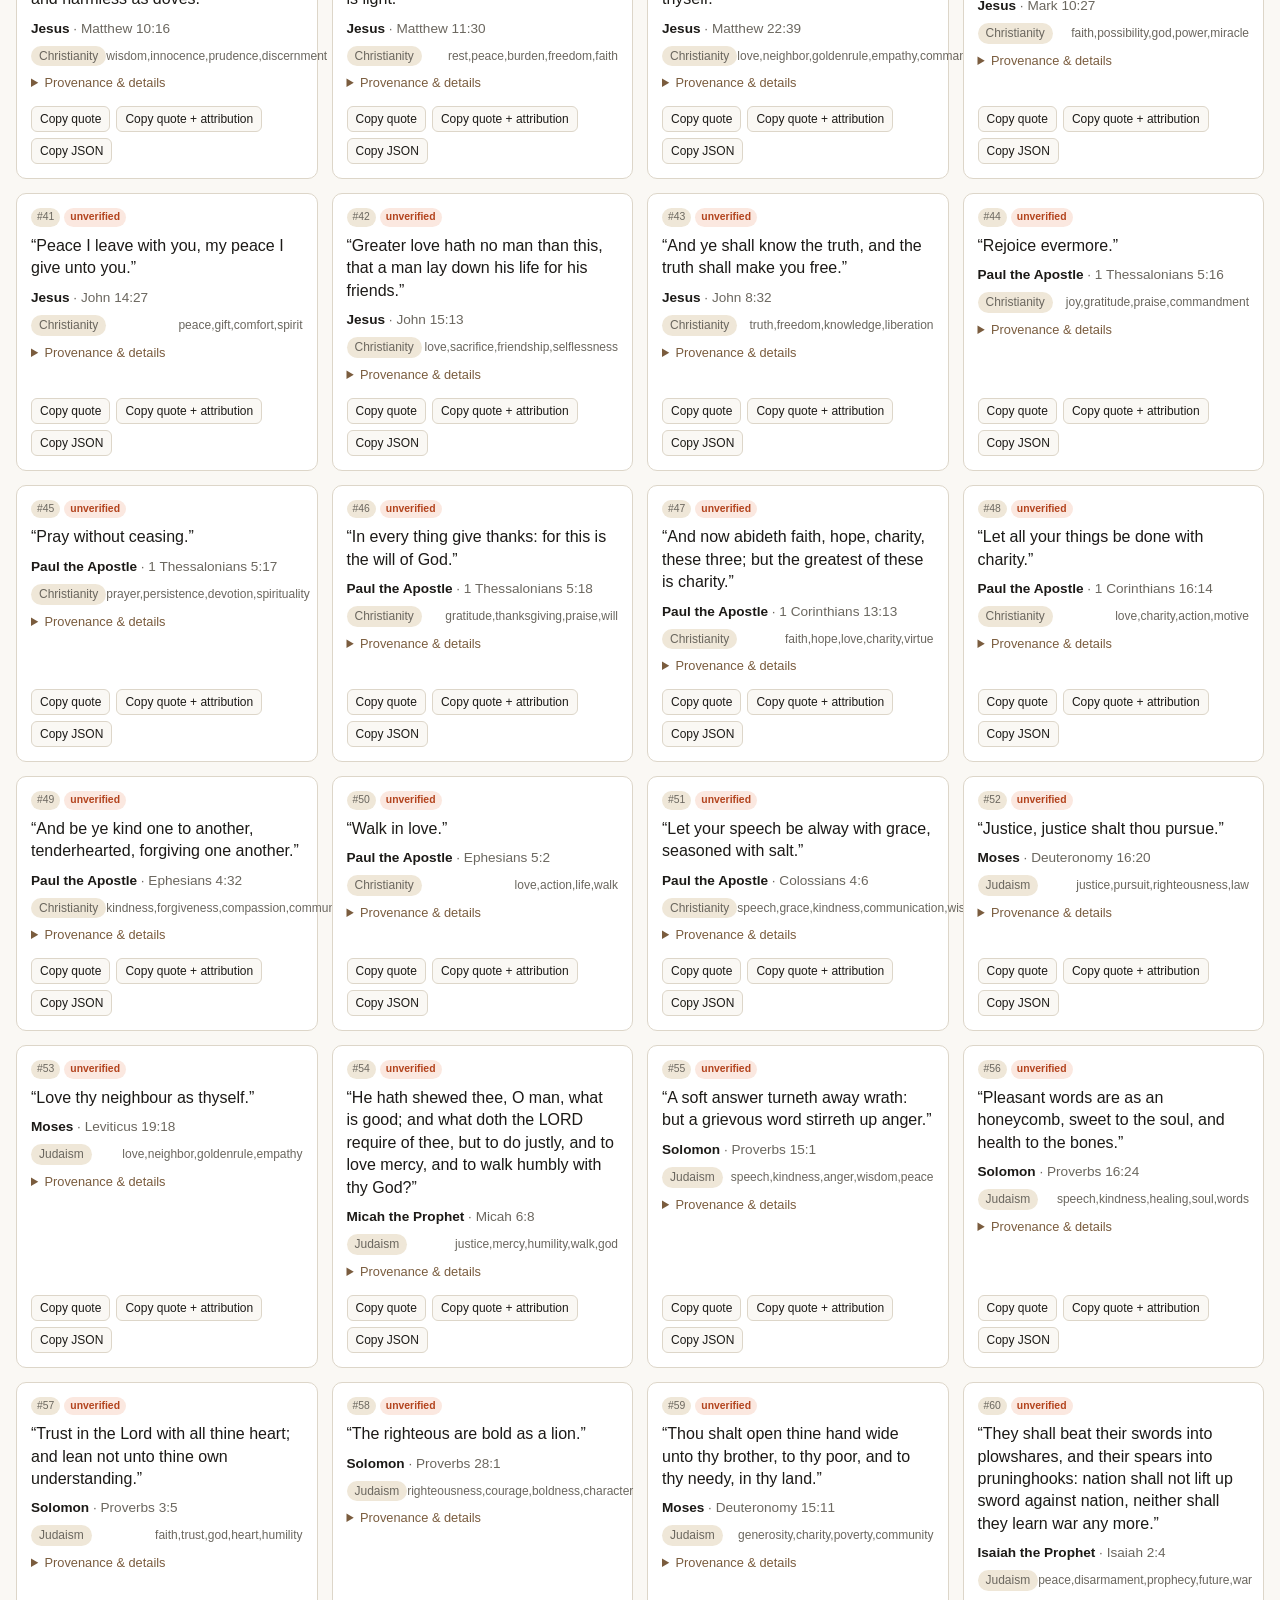
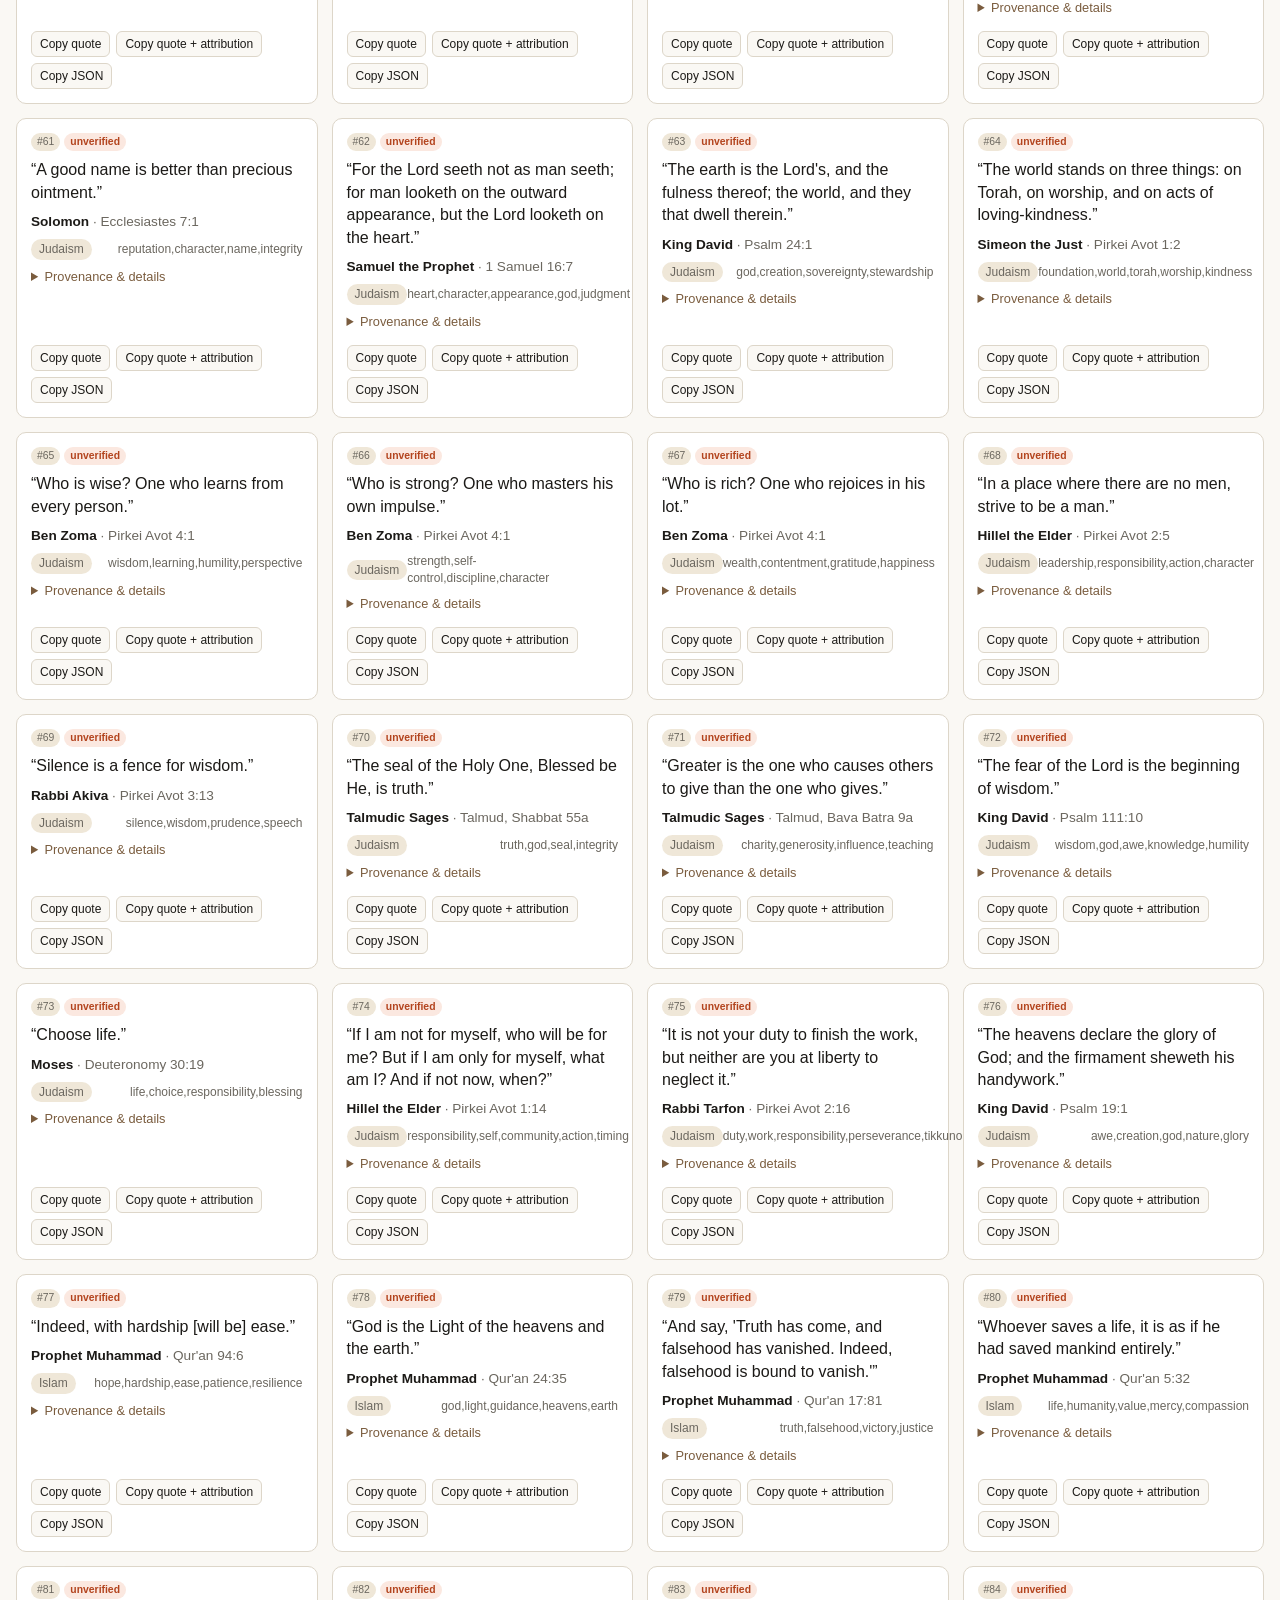
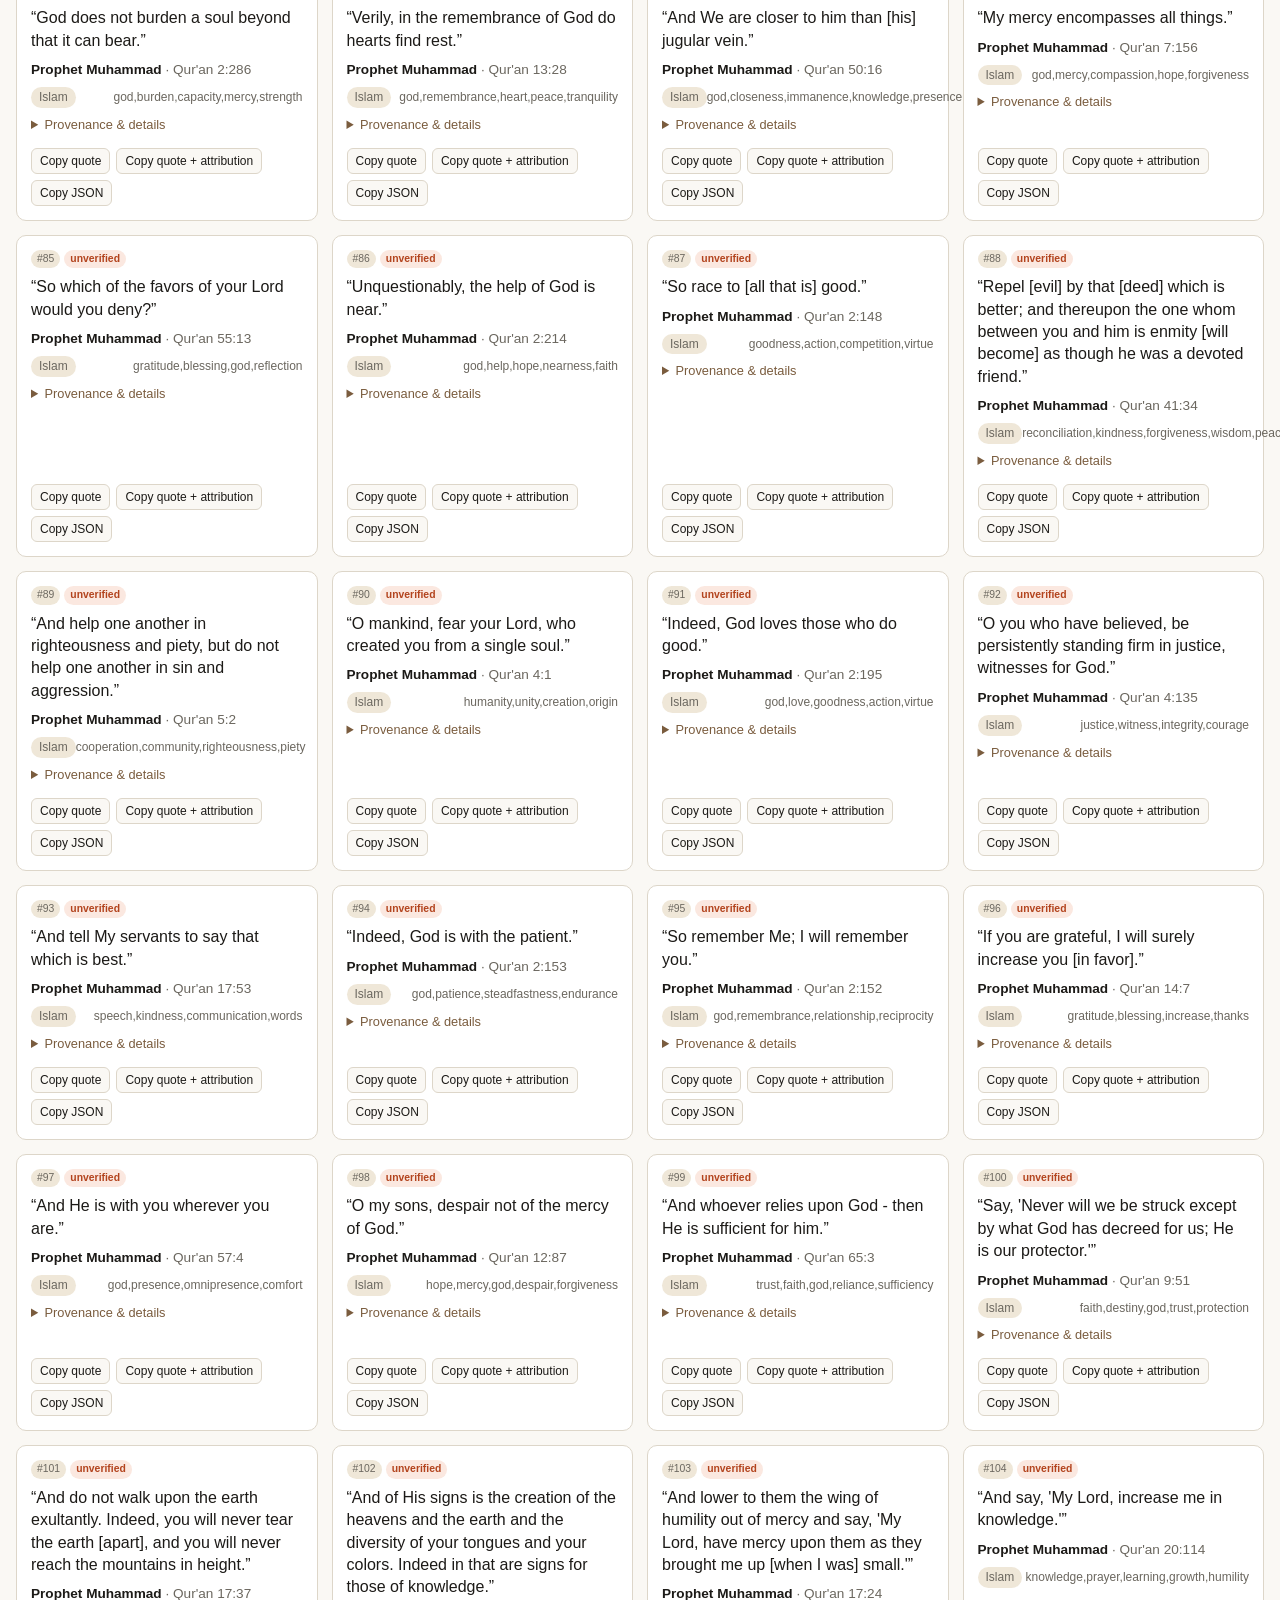
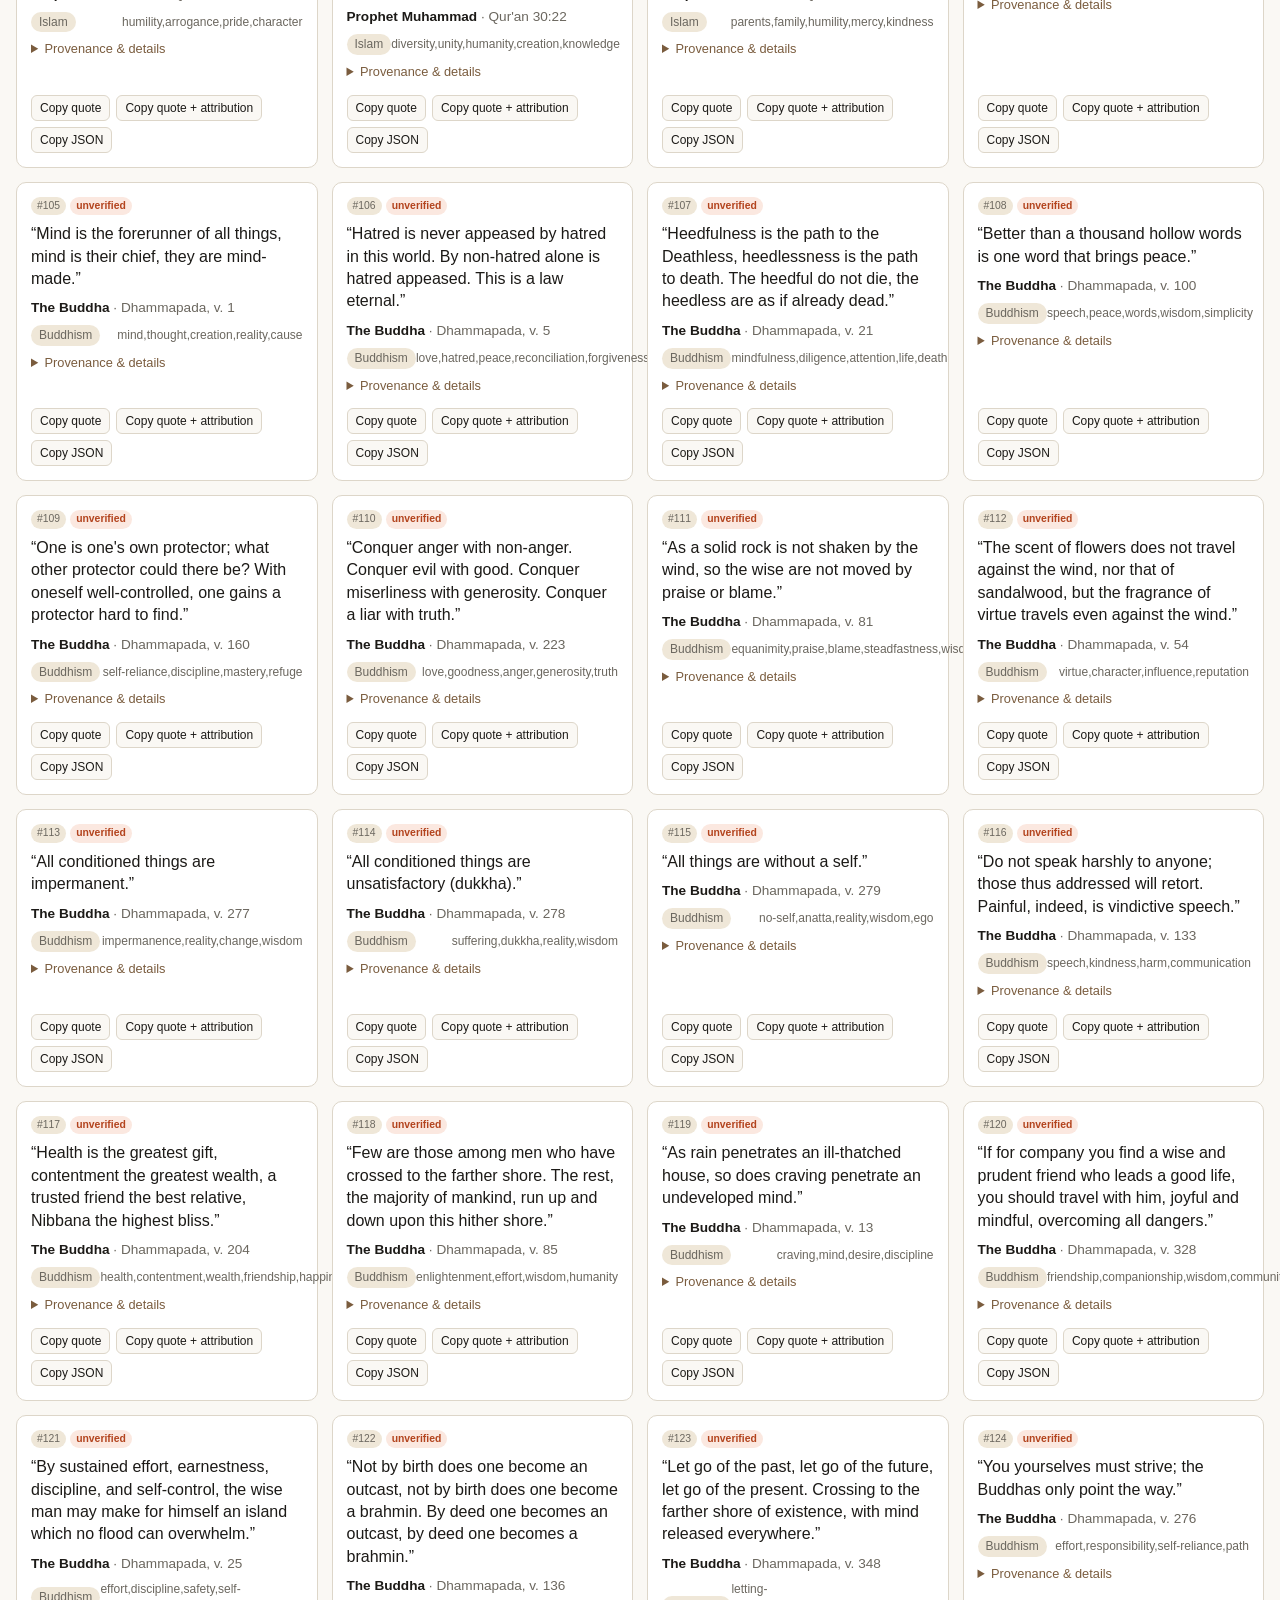
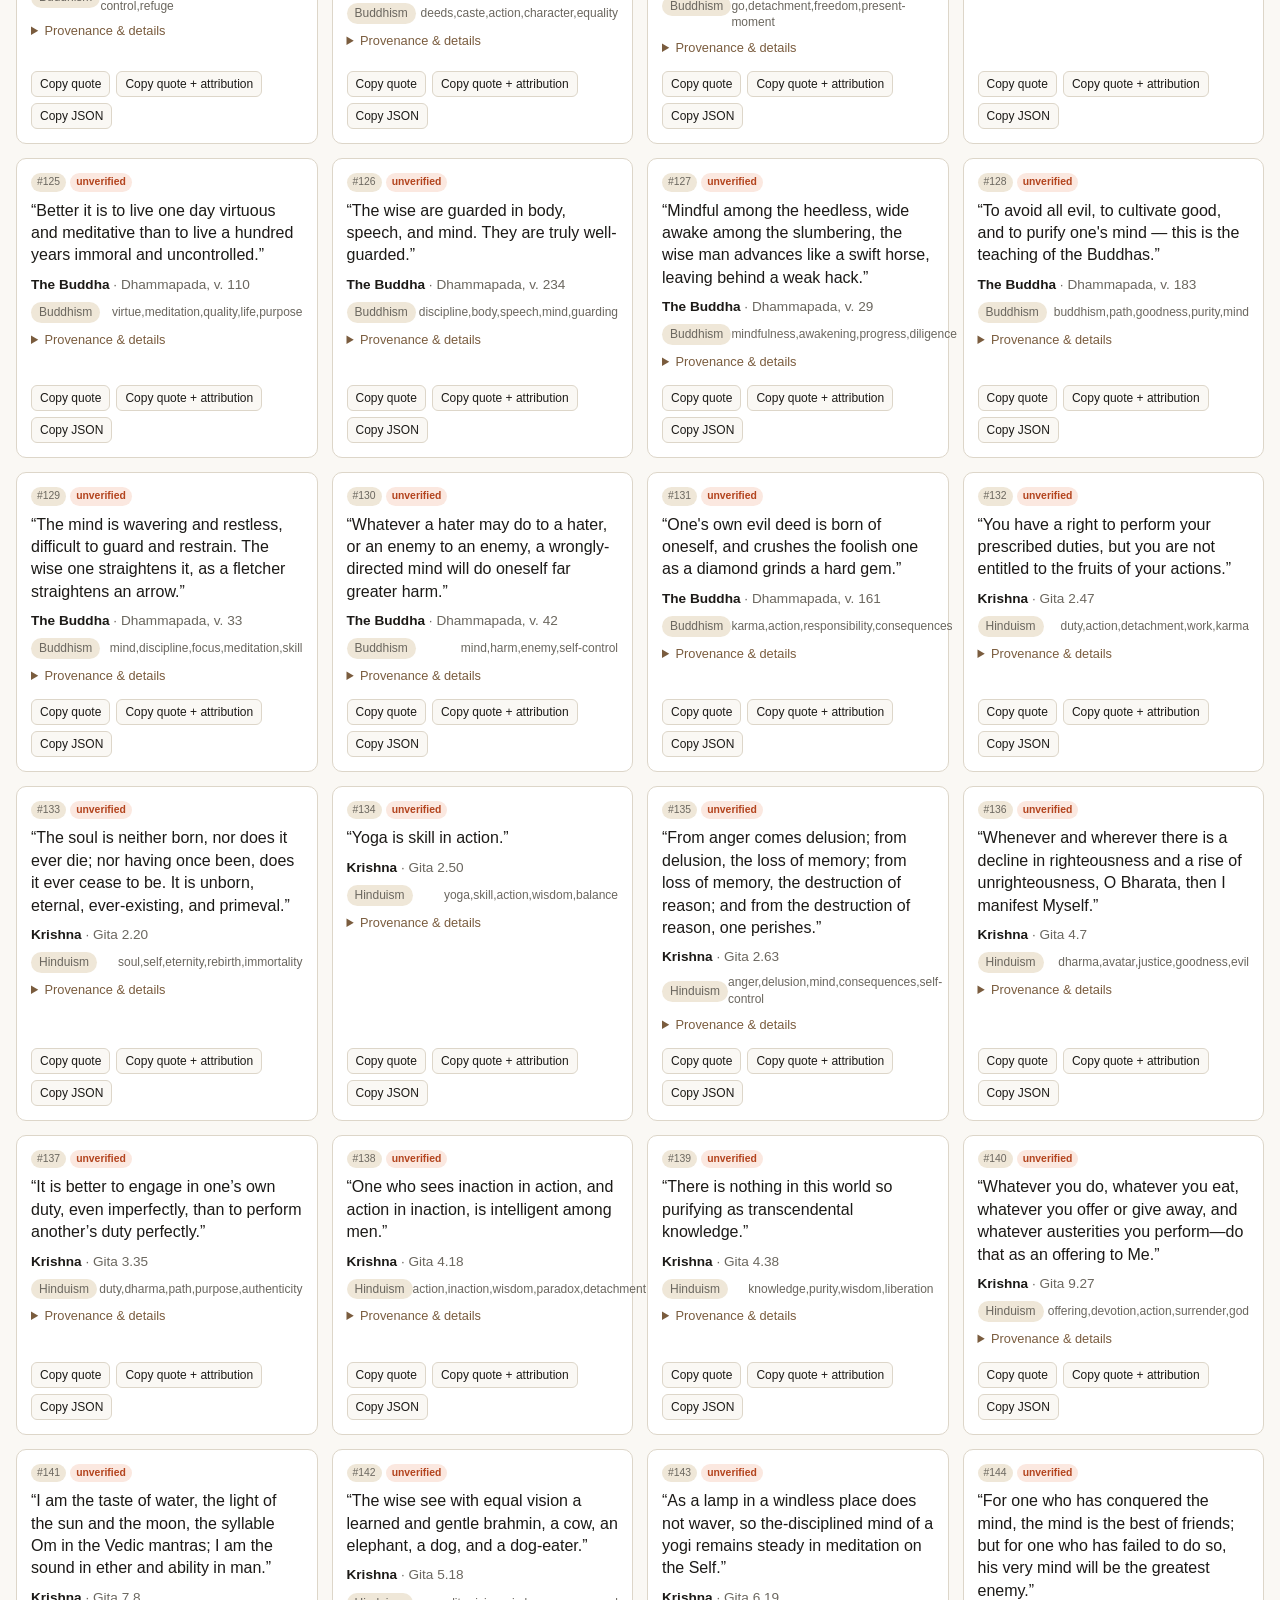
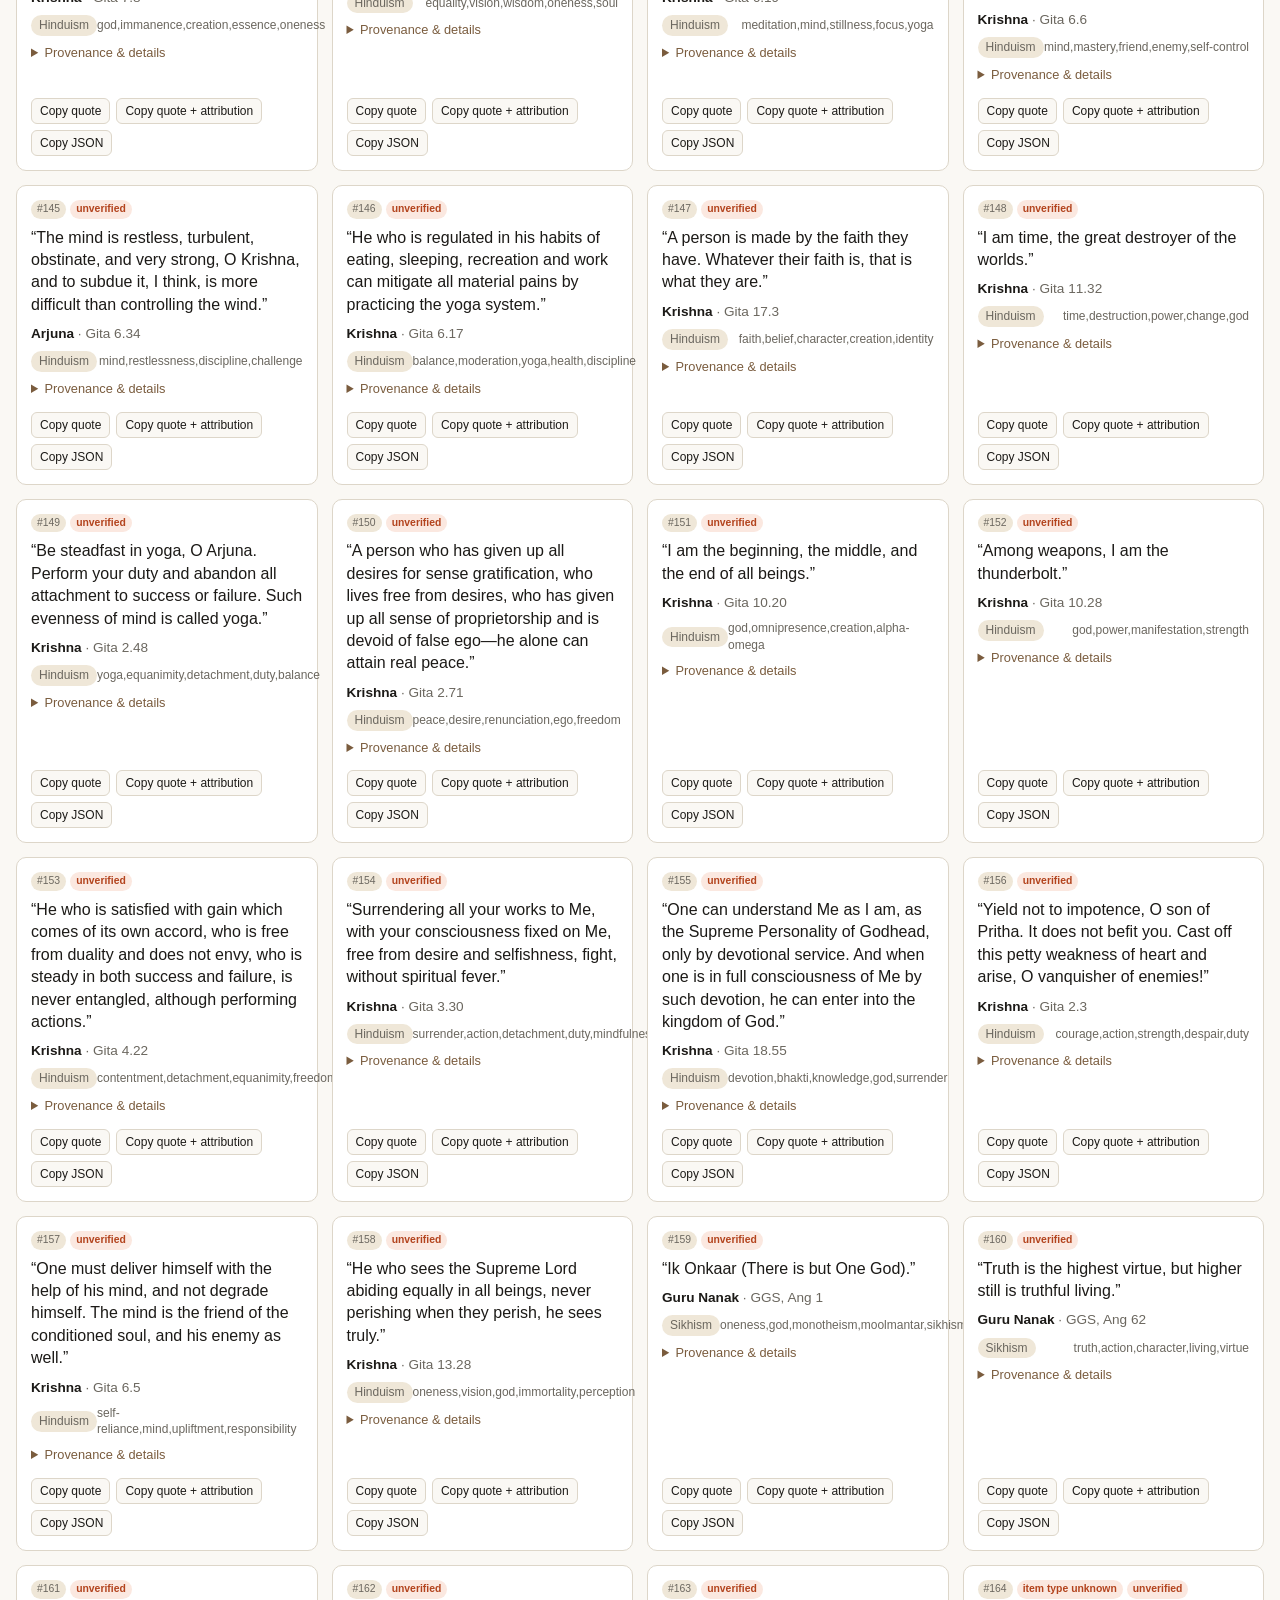
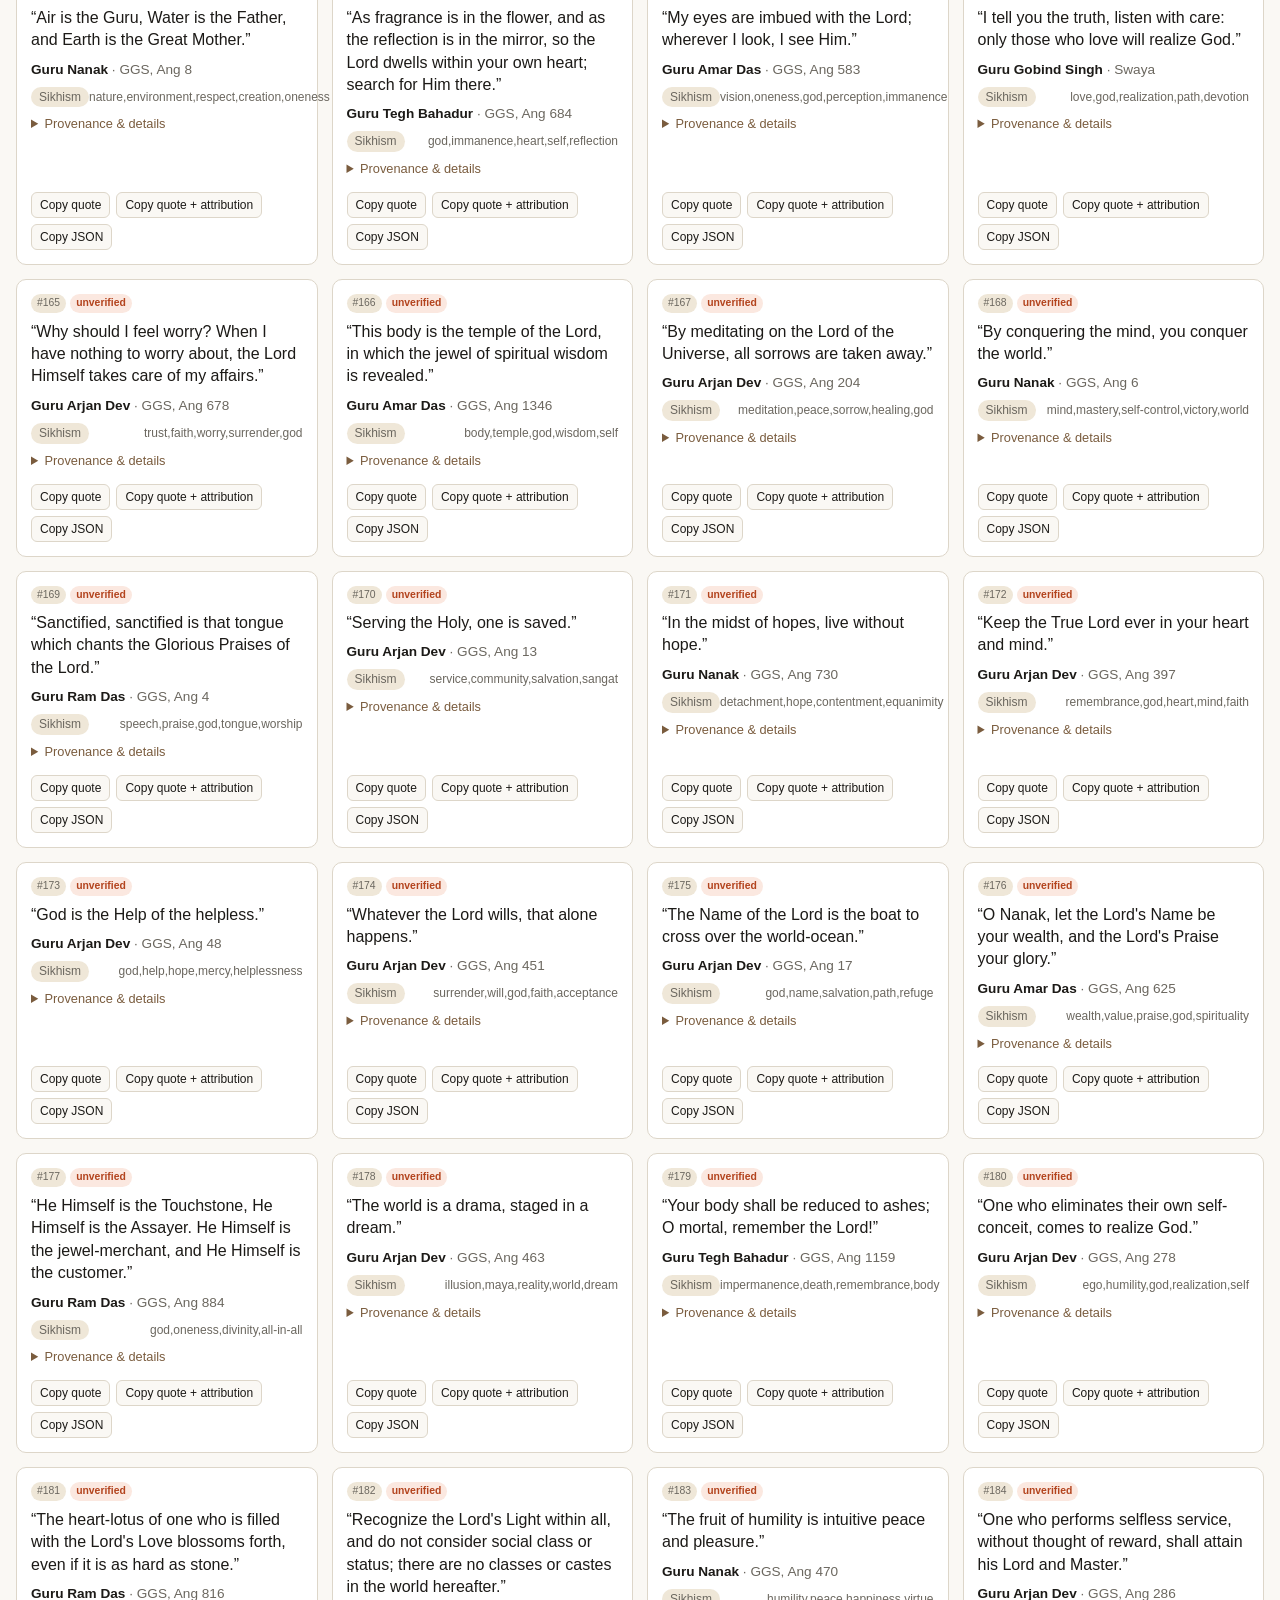
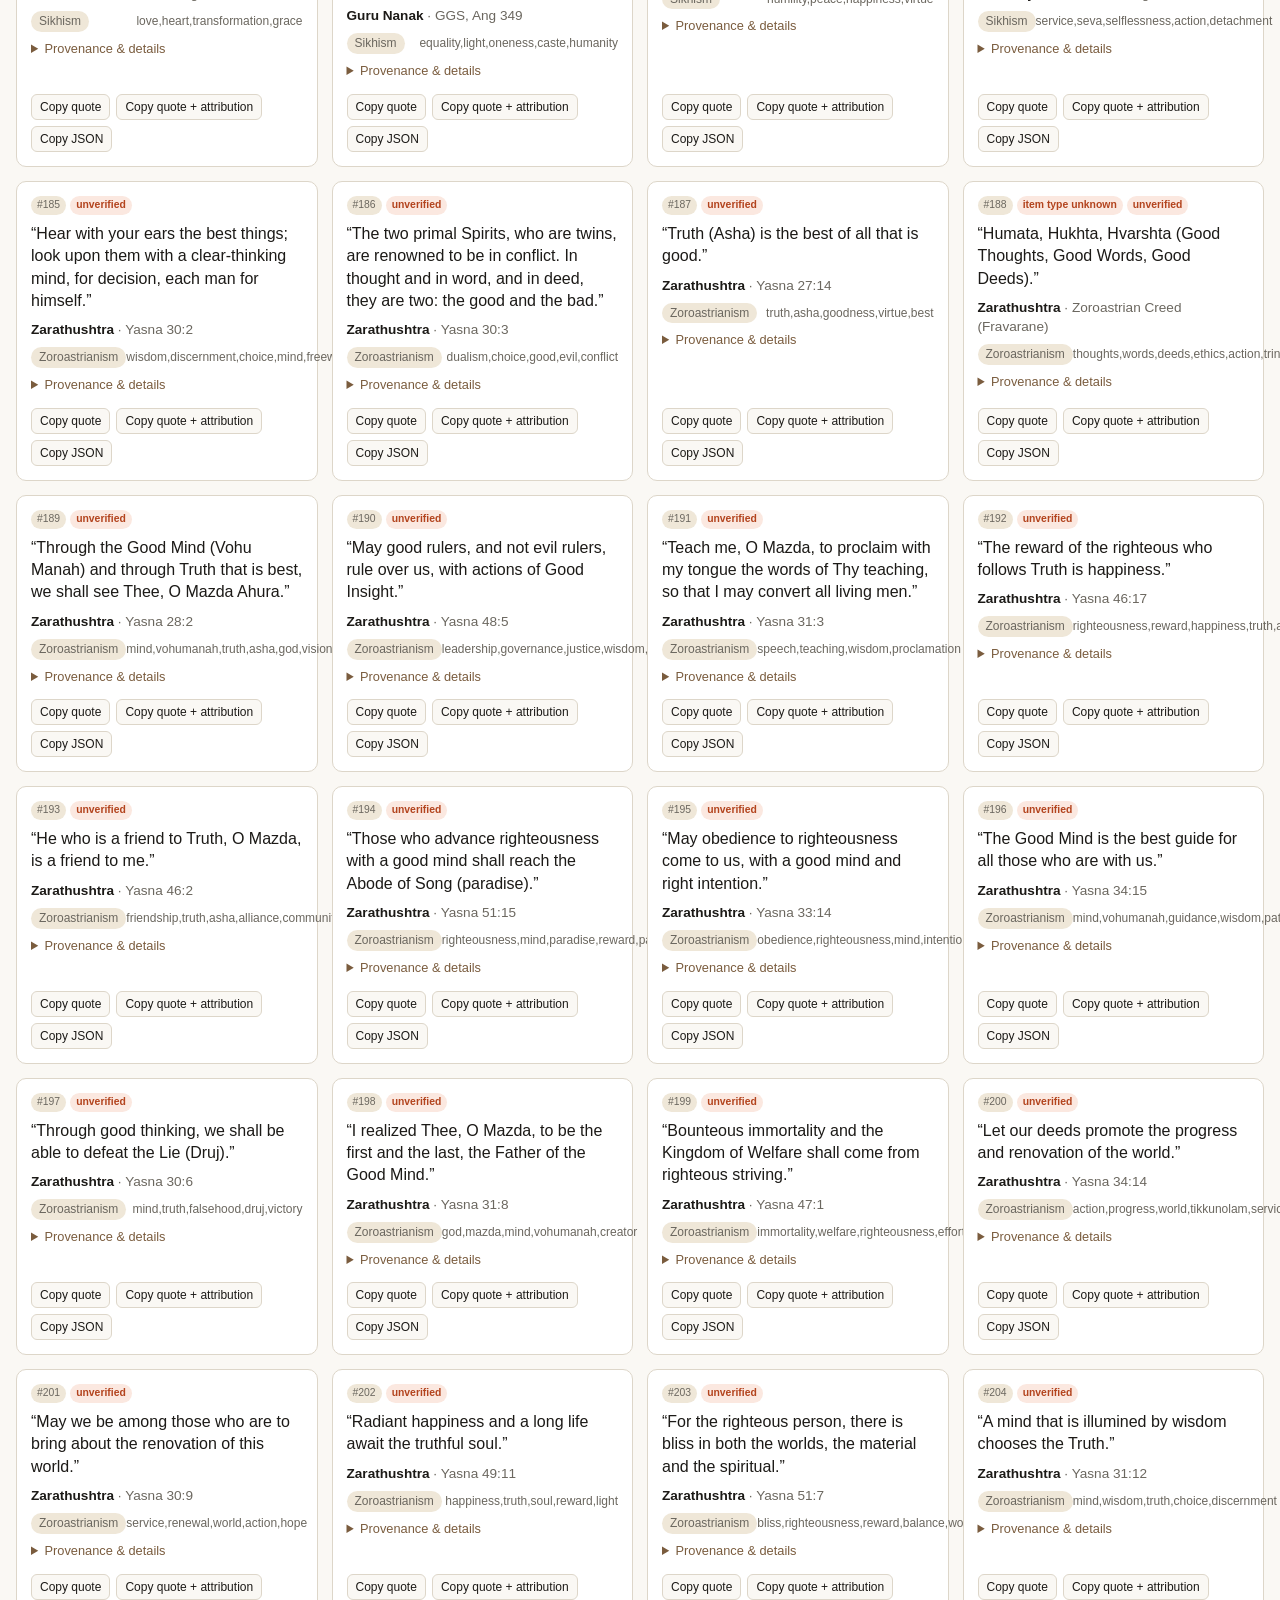
==== commit fb0e0a4b: "feat: add sortable filterable table view to quote browser Add a Cards/Table view toggle. Table mode " ====
--- a/browser/index.html
+++ b/browser/index.html
@@ -40,6 +40,12 @@
   </div>
 
   <div class="control-row">
+    <label>View
+      <select id="view-mode">
+        <option value="cards">Cards</option>
+        <option value="table">Table</option>
+      </select>
+    </label>
     <label>Sort by
       <select id="sort-field">
         <option value="id">ID</option>
@@ -54,6 +60,26 @@
 </div>
 
 <main id="results"></main>
+
+<div id="table-wrap">
+  <table id="quote-table" hidden>
+    <thead>
+      <tr>
+        <th data-sort="id">ID</th>
+        <th data-sort="tradition">Tradition</th>
+        <th data-sort="author">Author</th>
+        <th data-sort="source_ref">Source</th>
+        <th data-sort="tags">Tags</th>
+        <th data-sort="item_type">Type</th>
+        <th data-sort="verification_status">Verification</th>
+        <th data-sort="length">Length</th>
+        <th>Quote text</th>
+        <th class="th-actions">Actions</th>
+      </tr>
+    </thead>
+    <tbody></tbody>
+  </table>
+</div>
 
 <template id="card-template">
   <article class="card">
--- a/browser/style.css
+++ b/browser/style.css
@@ -205,3 +205,82 @@
   border-radius: 8px;
   font-size: 0.85rem;
 }
+
+/* ---- Table view ---- */
+#table-wrap {
+  width: 100%;
+  overflow: auto;
+  max-height: 75vh;
+  border: 1px solid var(--border);
+  border-radius: 10px;
+}
+#quote-table {
+  width: 100%;
+  border-collapse: collapse;
+  background: var(--card-bg);
+  font-size: 0.85rem;
+}
+#quote-table thead th {
+  position: sticky;
+  top: 0;
+  z-index: 1;
+  text-align: left;
+  padding: 8px 10px;
+  font-size: 0.7rem;
+  text-transform: uppercase;
+  letter-spacing: 0.03em;
+  color: var(--muted);
+  border-bottom: 1px solid var(--border);
+  white-space: nowrap;
+  background: var(--pill-bg);
+  cursor: pointer;
+  user-select: none;
+}
+#quote-table th[data-sort]::after {
+  content: "";
+  margin-left: 4px;
+  font-size: 0.7rem;
+  color: var(--accent);
+}
+#quote-table th.sorted-asc[data-sort]::after { content: "▲"; }
+#quote-table th.sorted-desc[data-sort]::after { content: "▼"; }
+#quote-table td {
+  padding: 8px 10px;
+  vertical-align: top;
+  border-bottom: 1px solid var(--border);
+}
+#quote-table tbody tr:nth-child(even) { background: var(--bg); }
+#quote-table tbody tr:hover { background: var(--pill-bg); }
+#quote-table .td-id { color: var(--muted); white-space: nowrap; }
+#quote-table .td-quote { min-width: 320px; max-width: 640px; }
+#quote-table .quote-text { margin: 4px 0 0; }
+#quote-table .inline-badges { display: inline-flex; gap: 4px; flex-wrap: wrap; }
+#quote-table .td-verif { white-space: nowrap; }
+#quote-table .td-actions { white-space: nowrap; }
+.verif {
+  display: inline-block;
+  padding: 1px 8px;
+  border-radius: 999px;
+  font-size: 0.7rem;
+  border: 1px solid var(--border);
+}
+.verif.verified { color: #1e7a3a; border-color: #1e7a3a; background: #e8f6ec; }
+.verif.unverified { color: var(--muted); }
+@media (prefers-color-scheme: dark) {
+  .verif.verified { color: #7fd99b; border-color: #2f9e52; background: #16351f; }
+}
+#quote-table .table-action {
+  font-size: 0.7rem;
+  padding: 3px 7px;
+  margin-right: 4px;
+  border-radius: 6px;
+  border: 1px solid var(--border);
+  background: var(--bg);
+  color: var(--fg);
+  cursor: pointer;
+}
+#quote-table .table-action:hover { border-color: var(--accent); }
+@media (max-width: 900px) {
+  #quote-table { font-size: 0.78rem; }
+  #quote-table .td-quote { min-width: 220px; max-width: 380px; }
+}
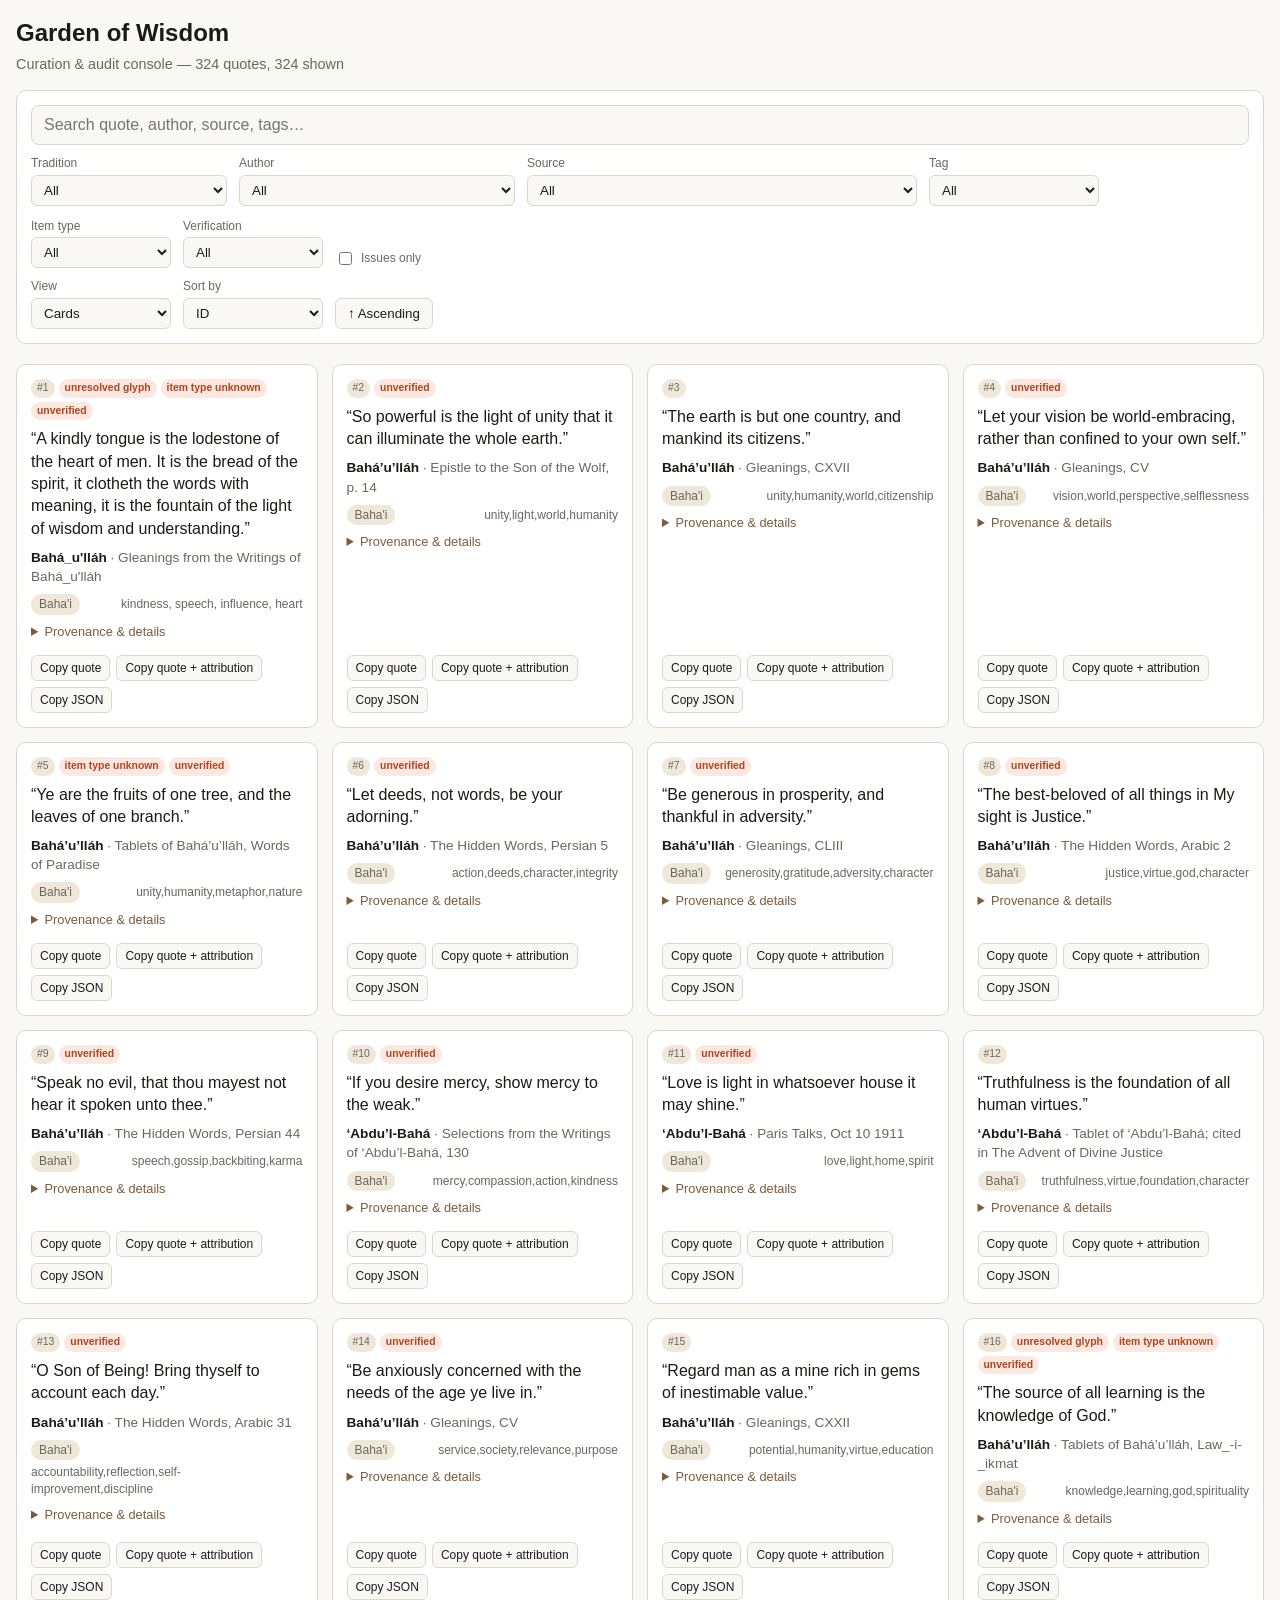
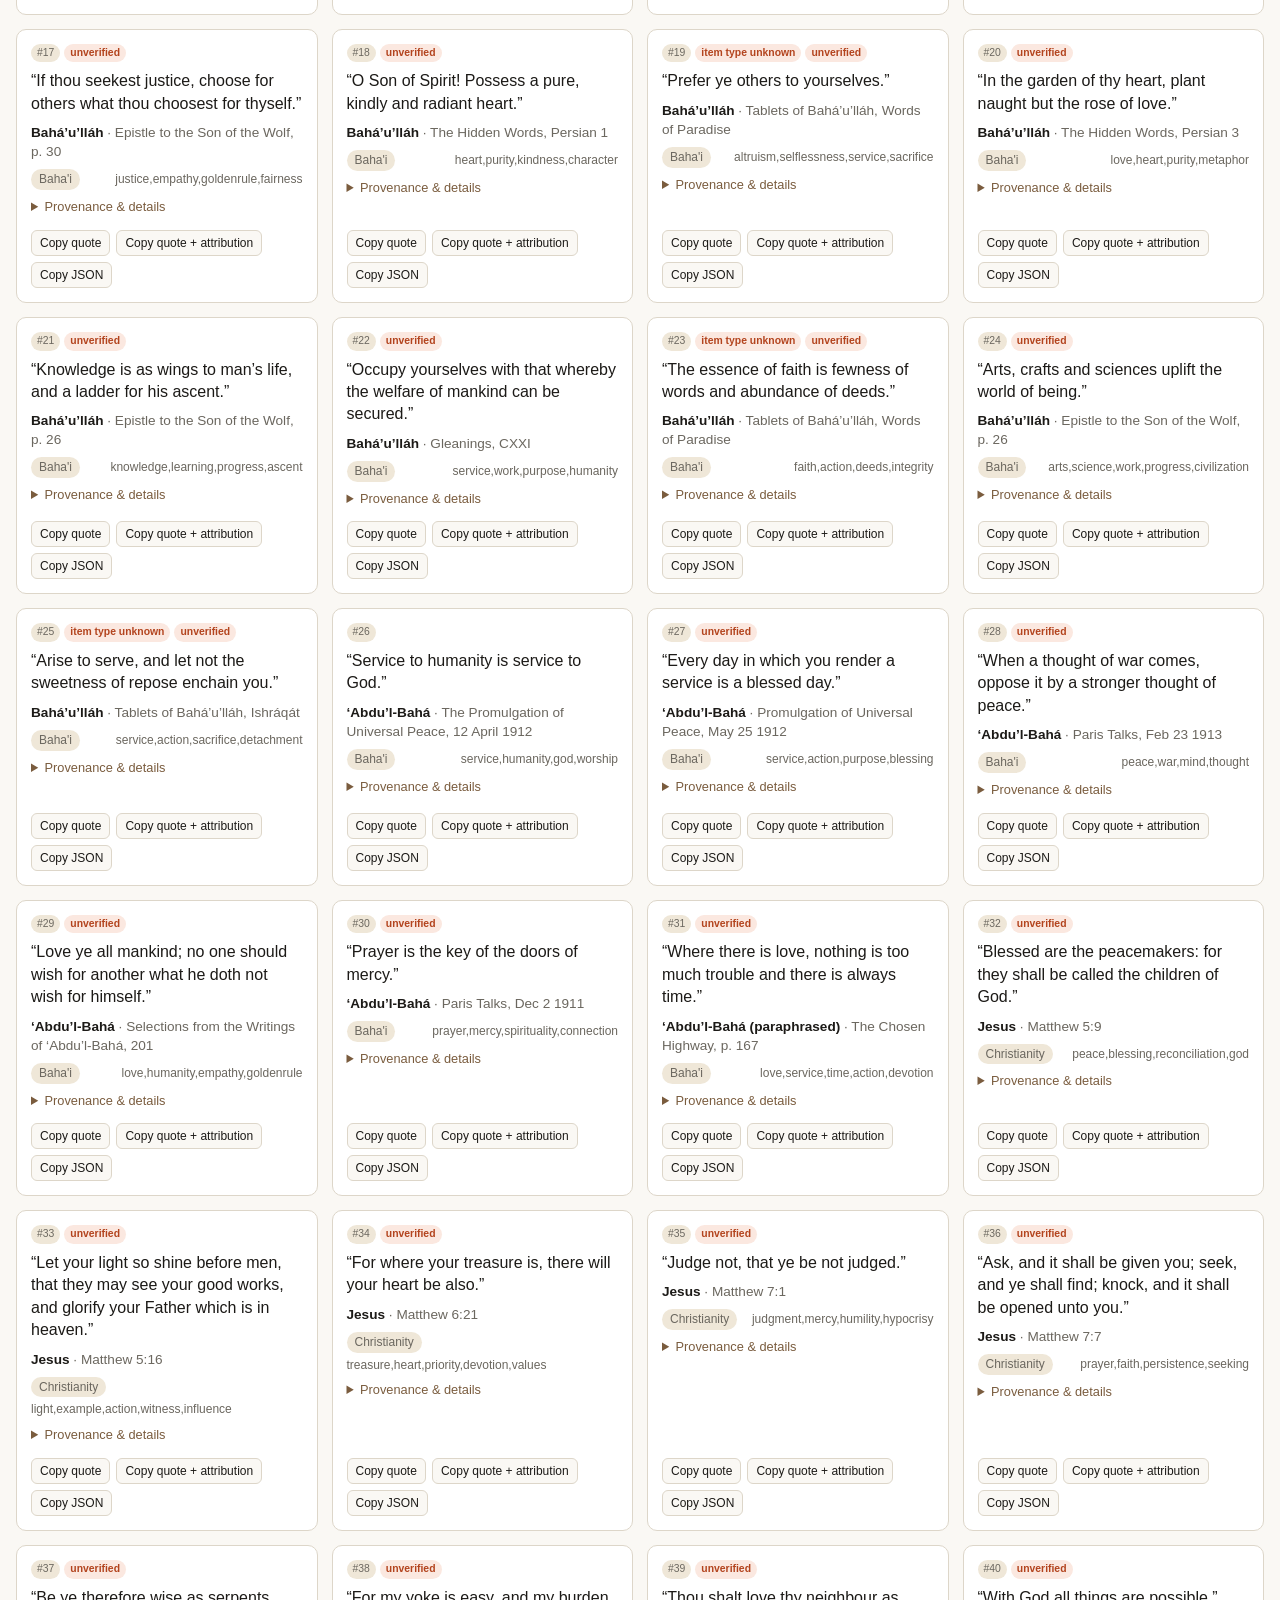
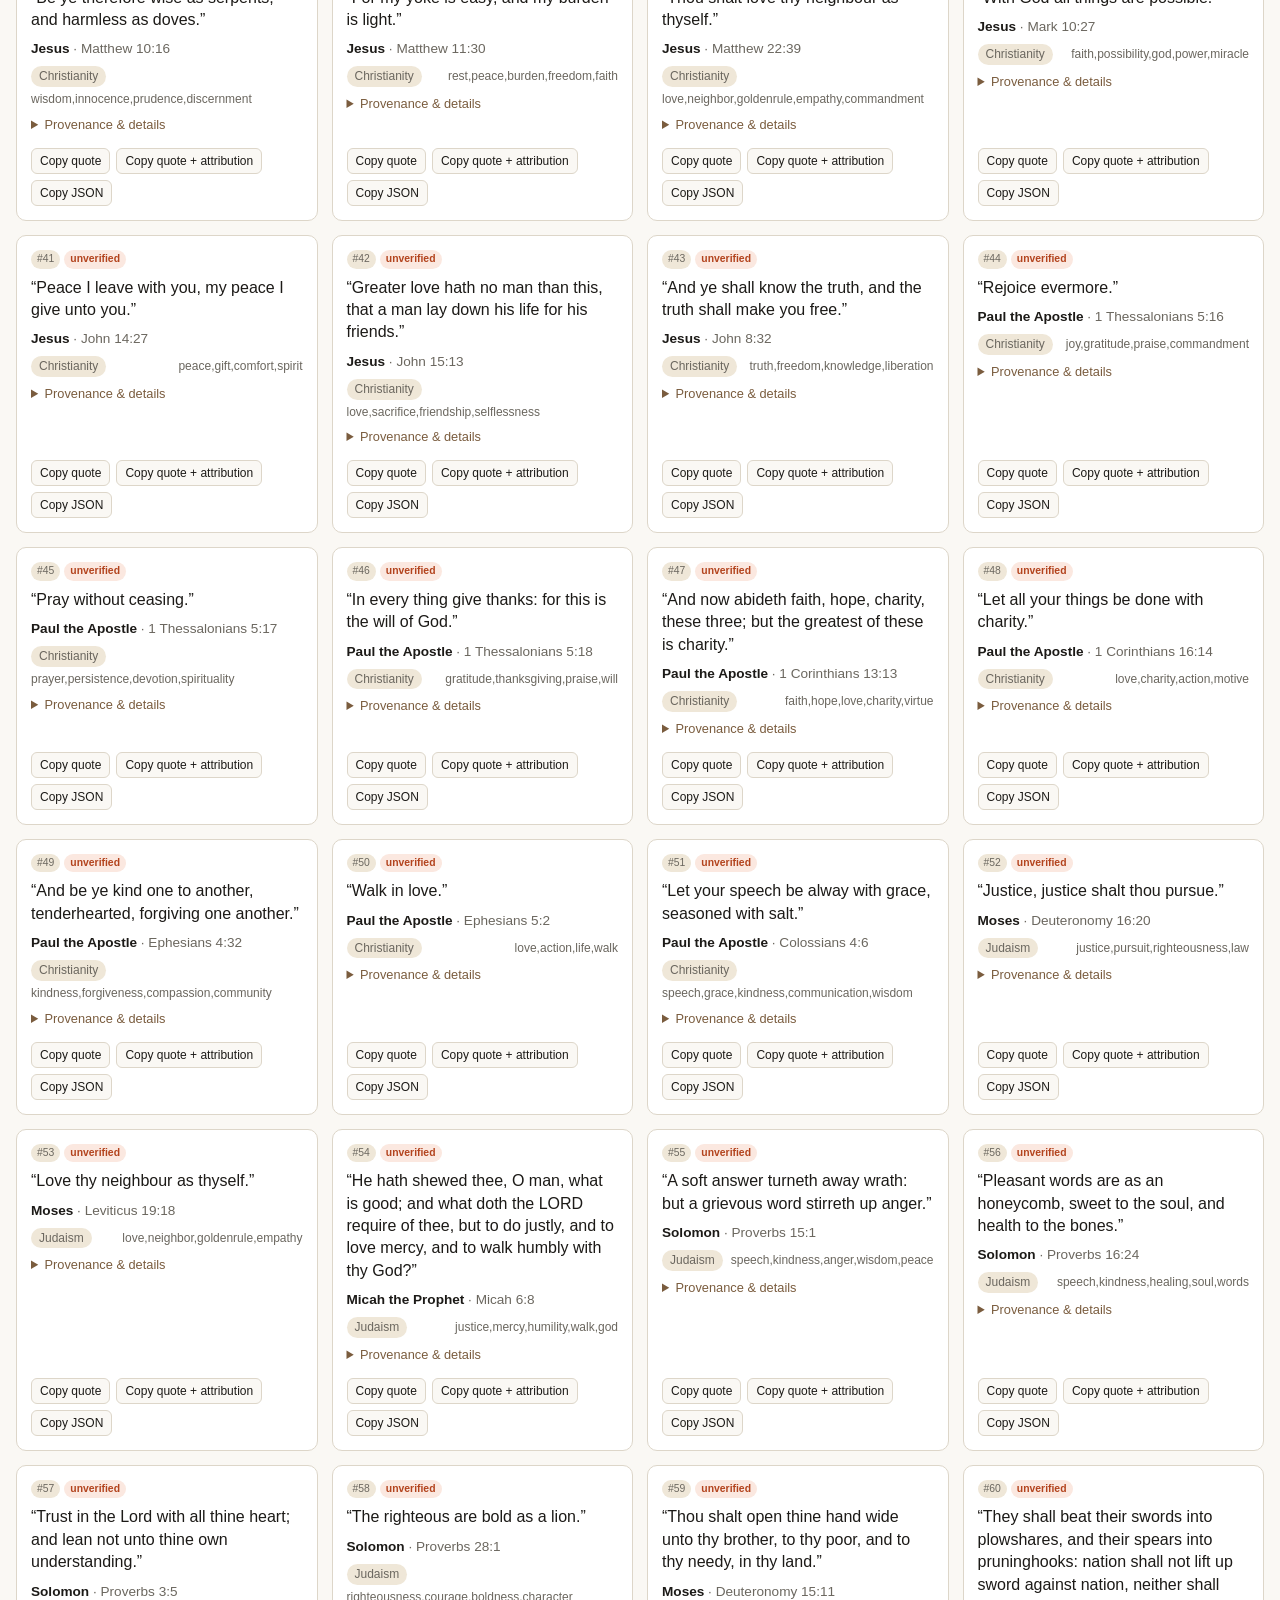
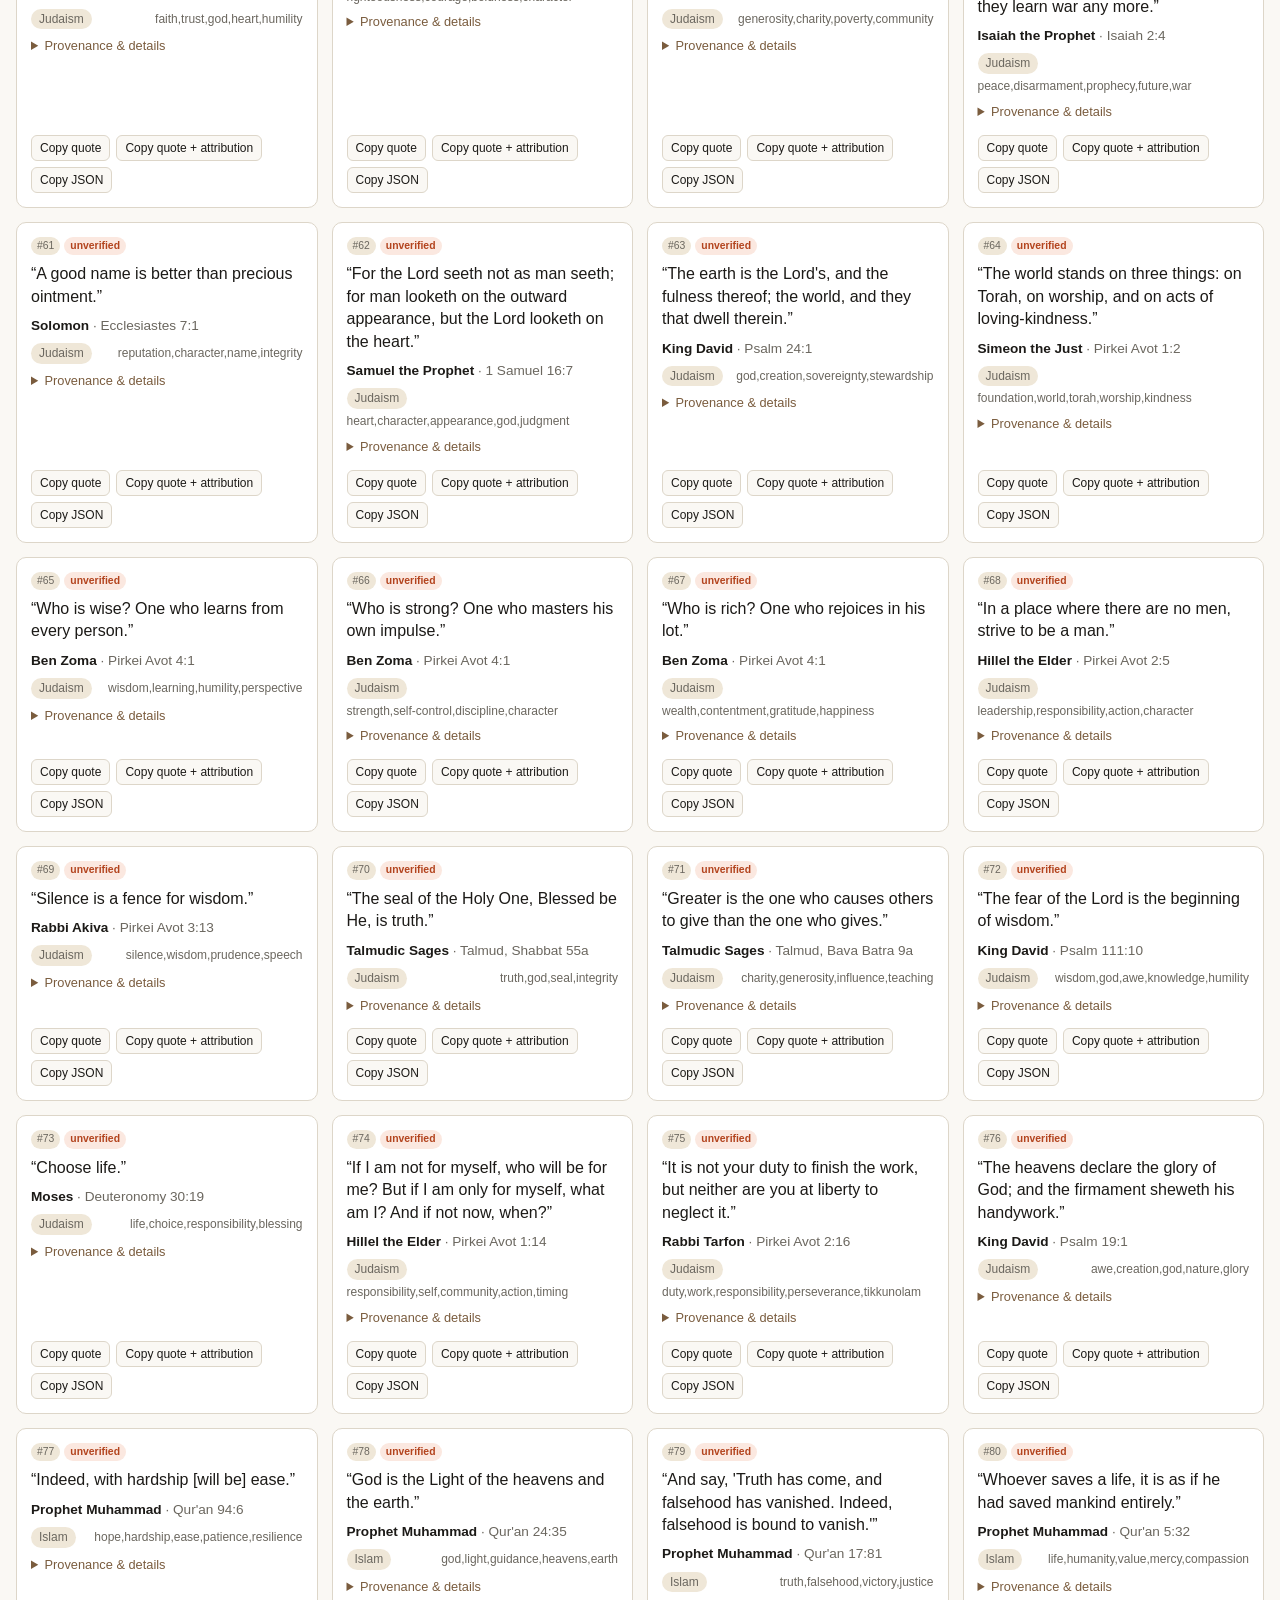
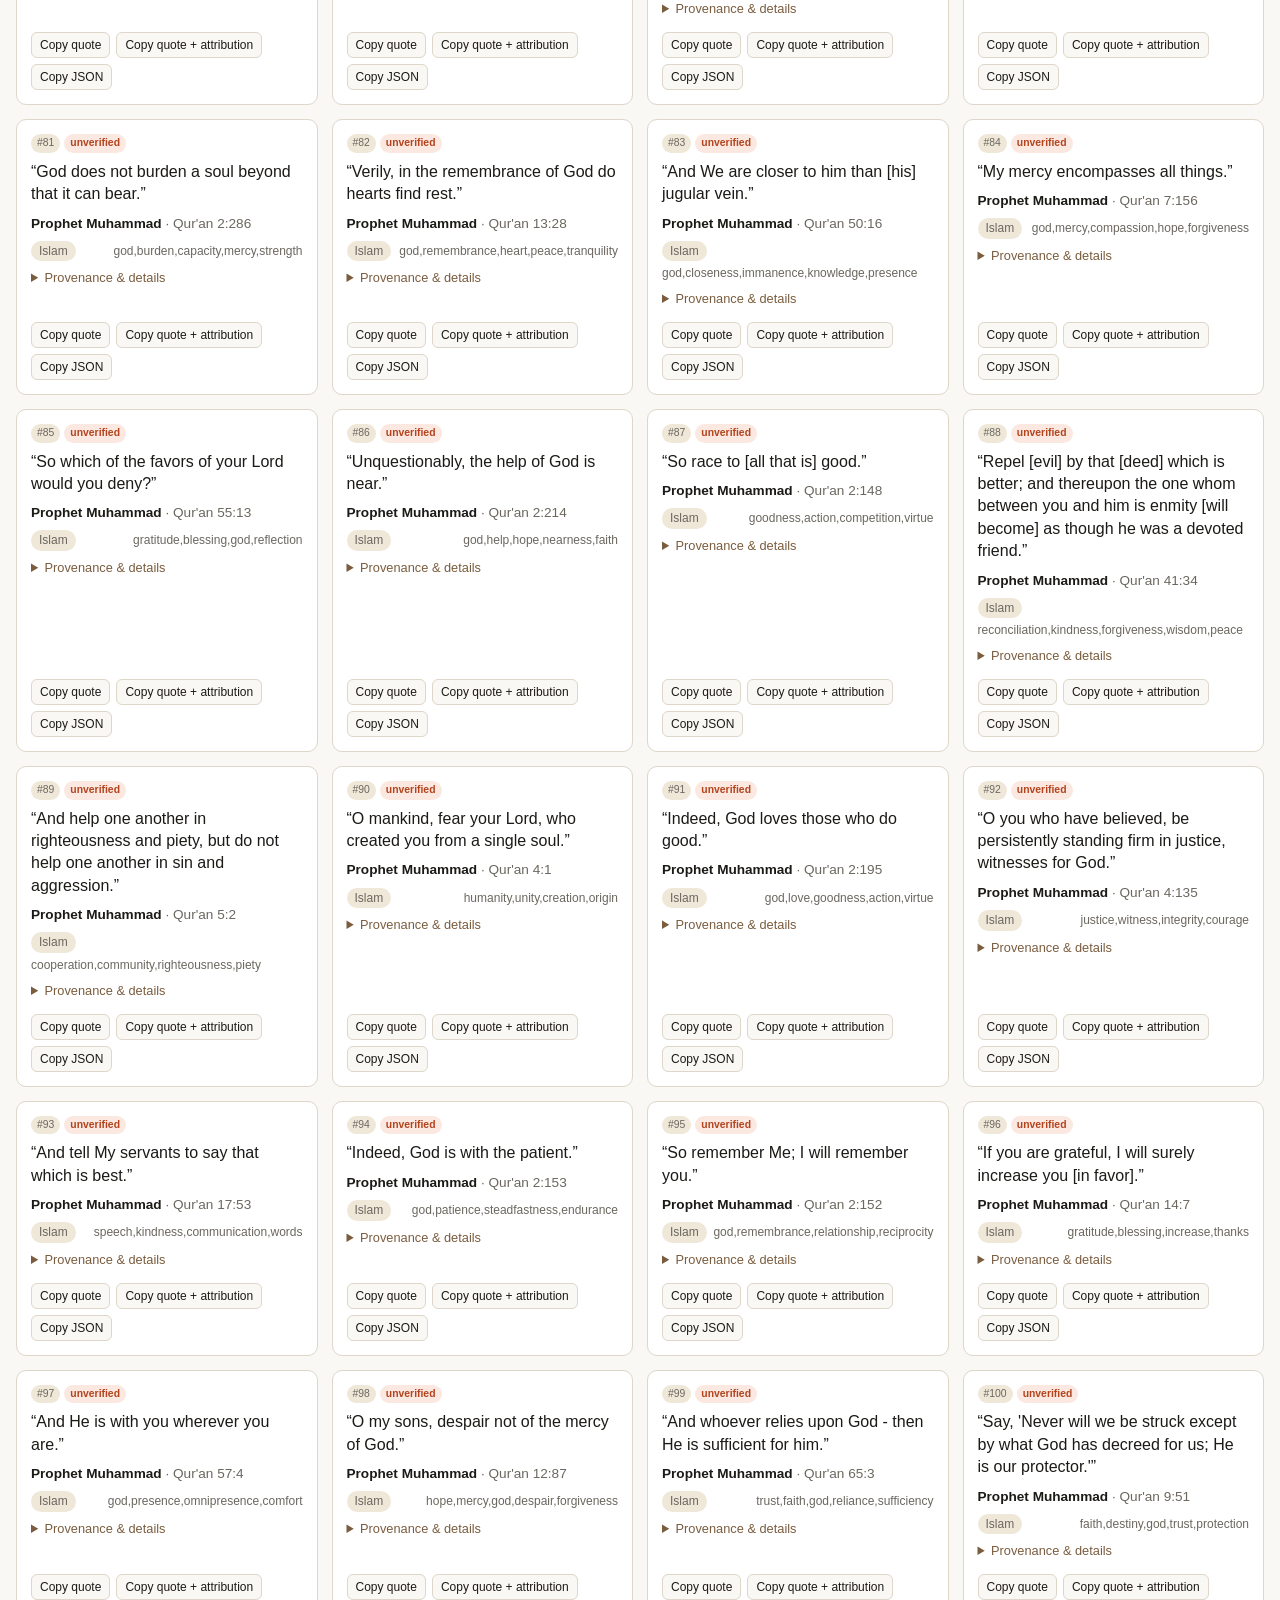
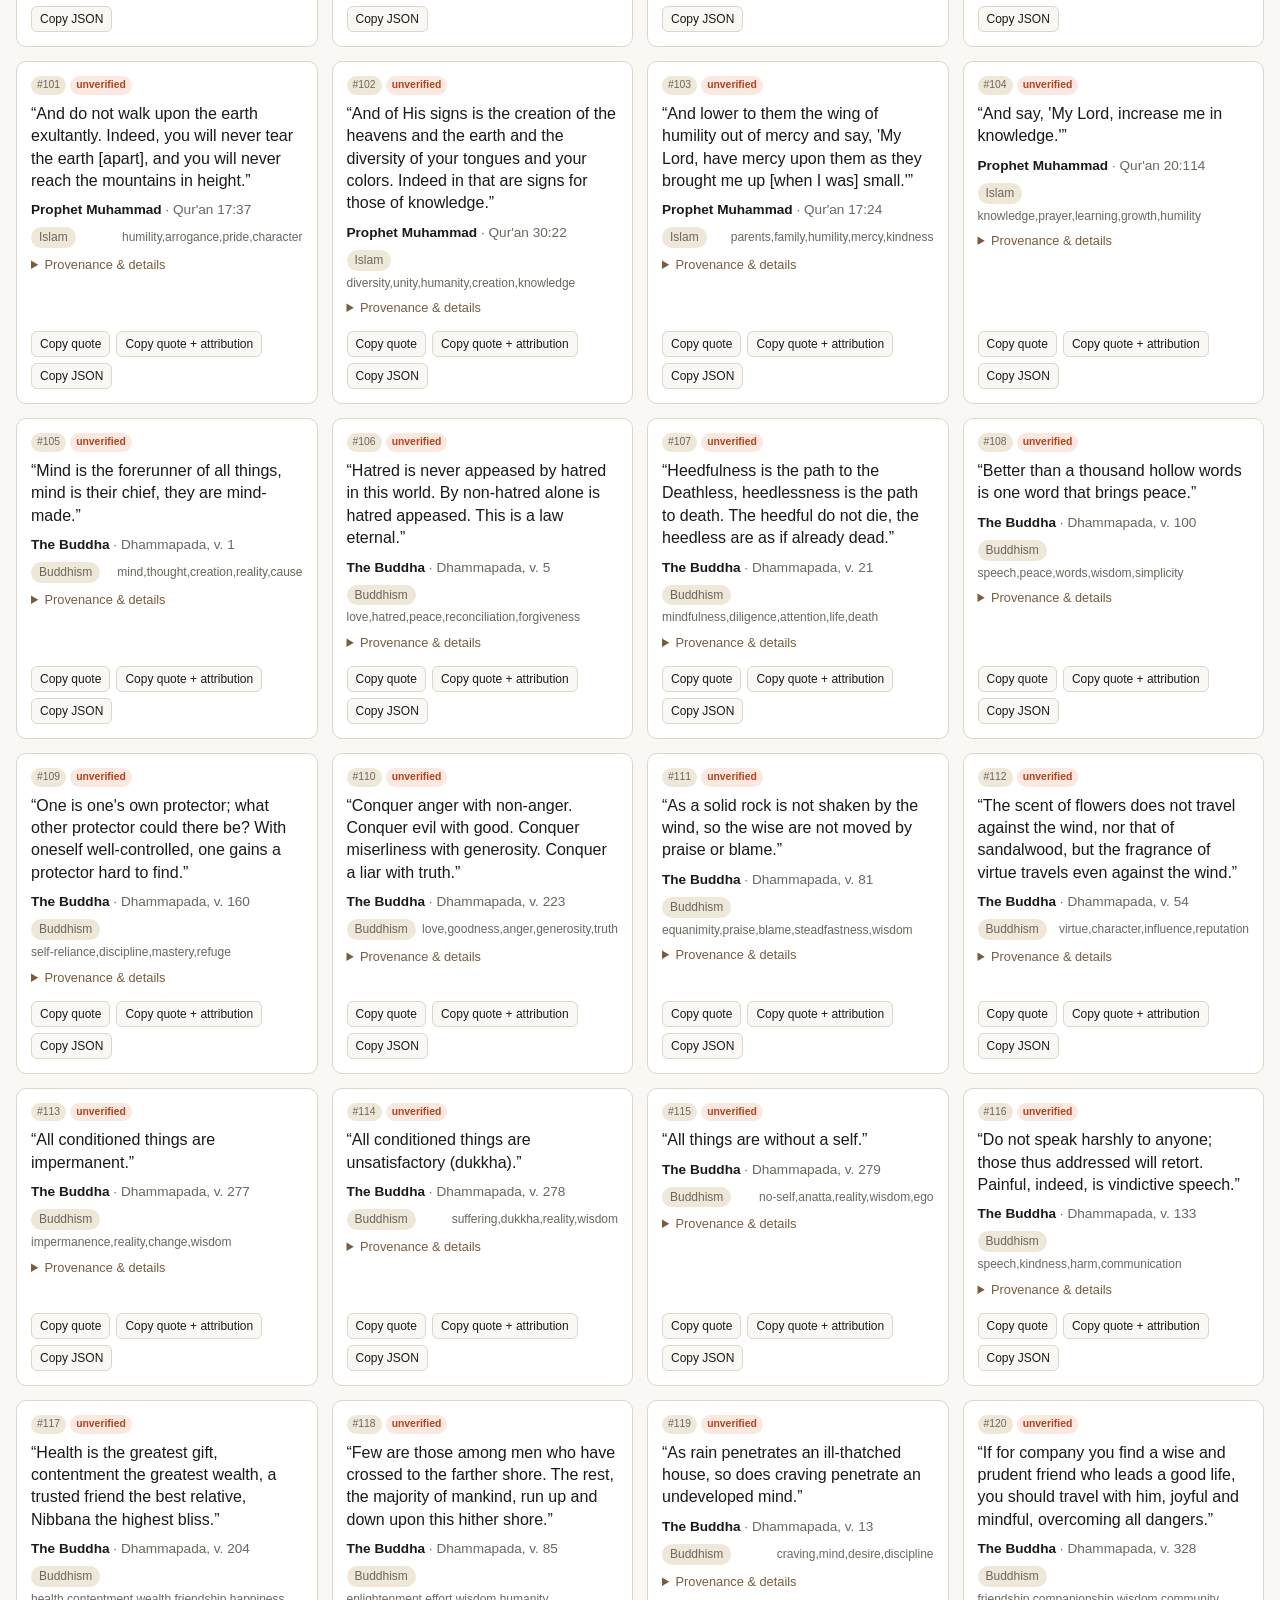
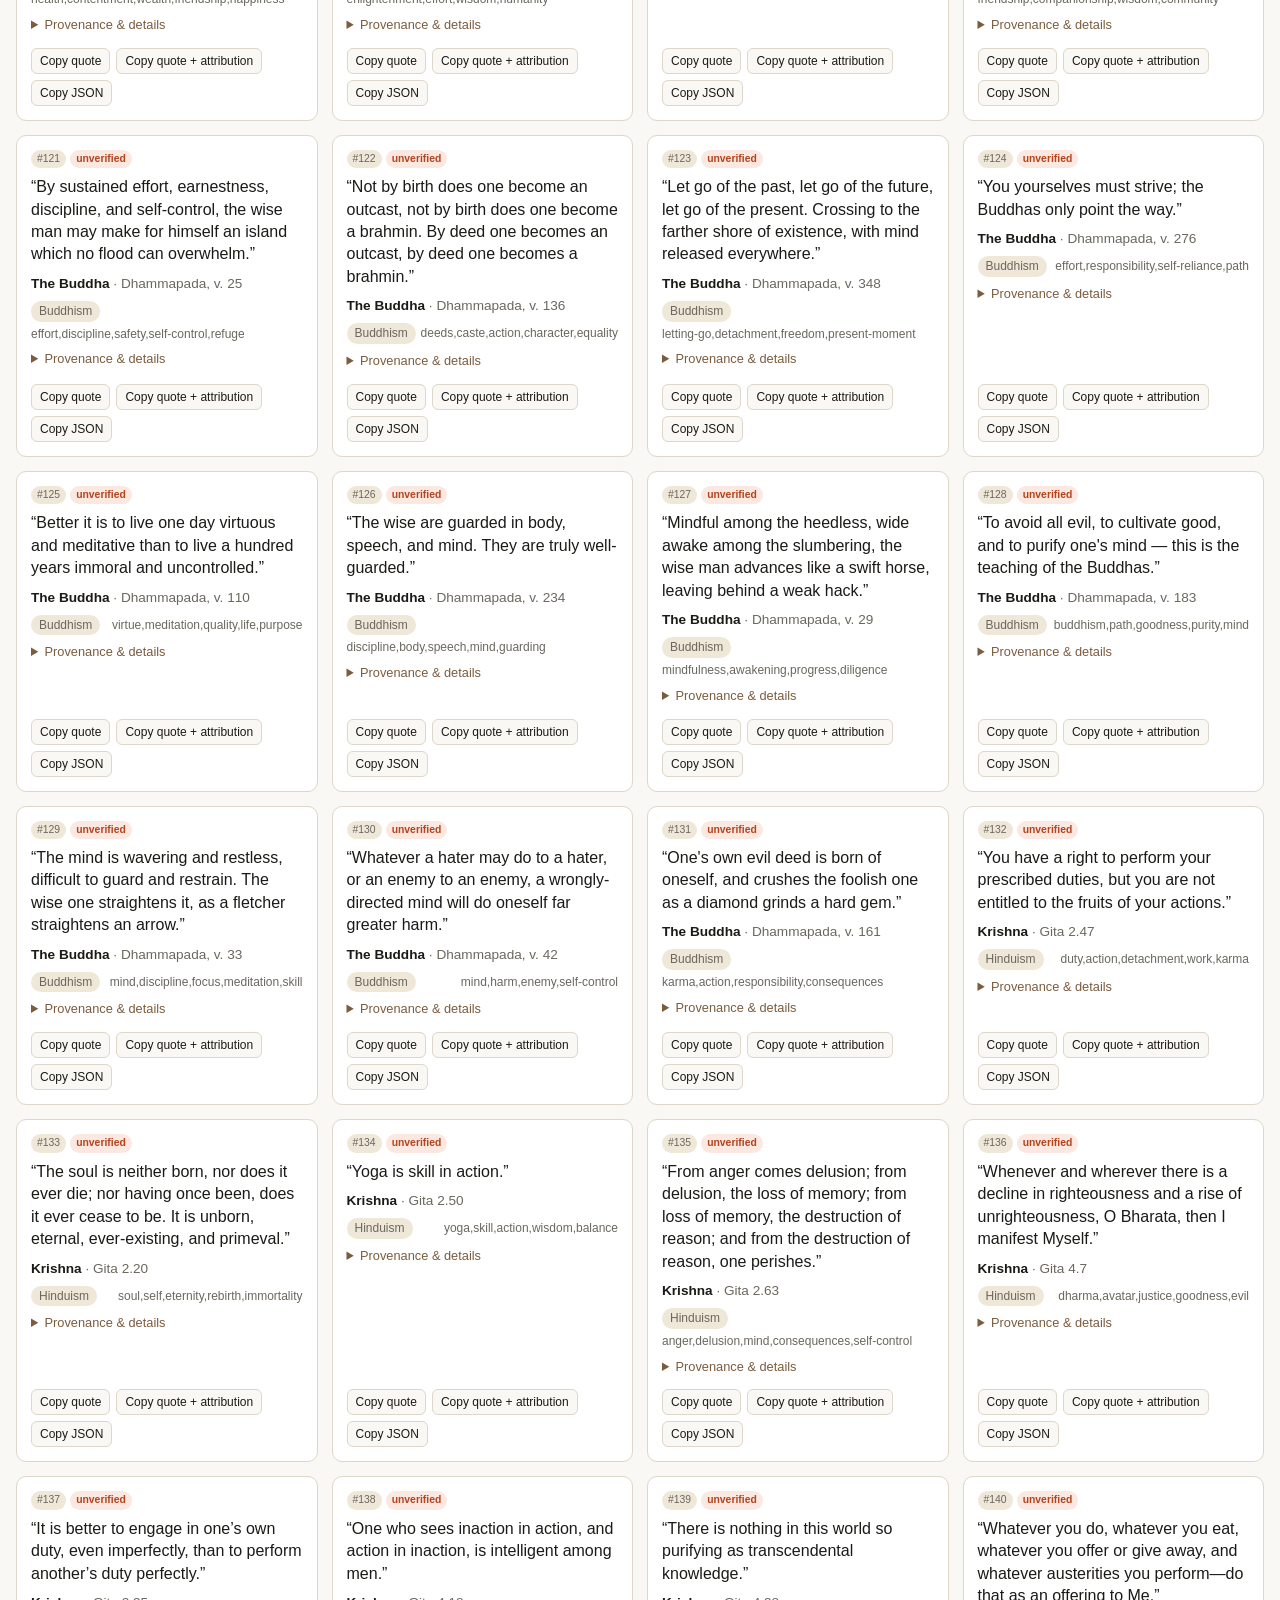
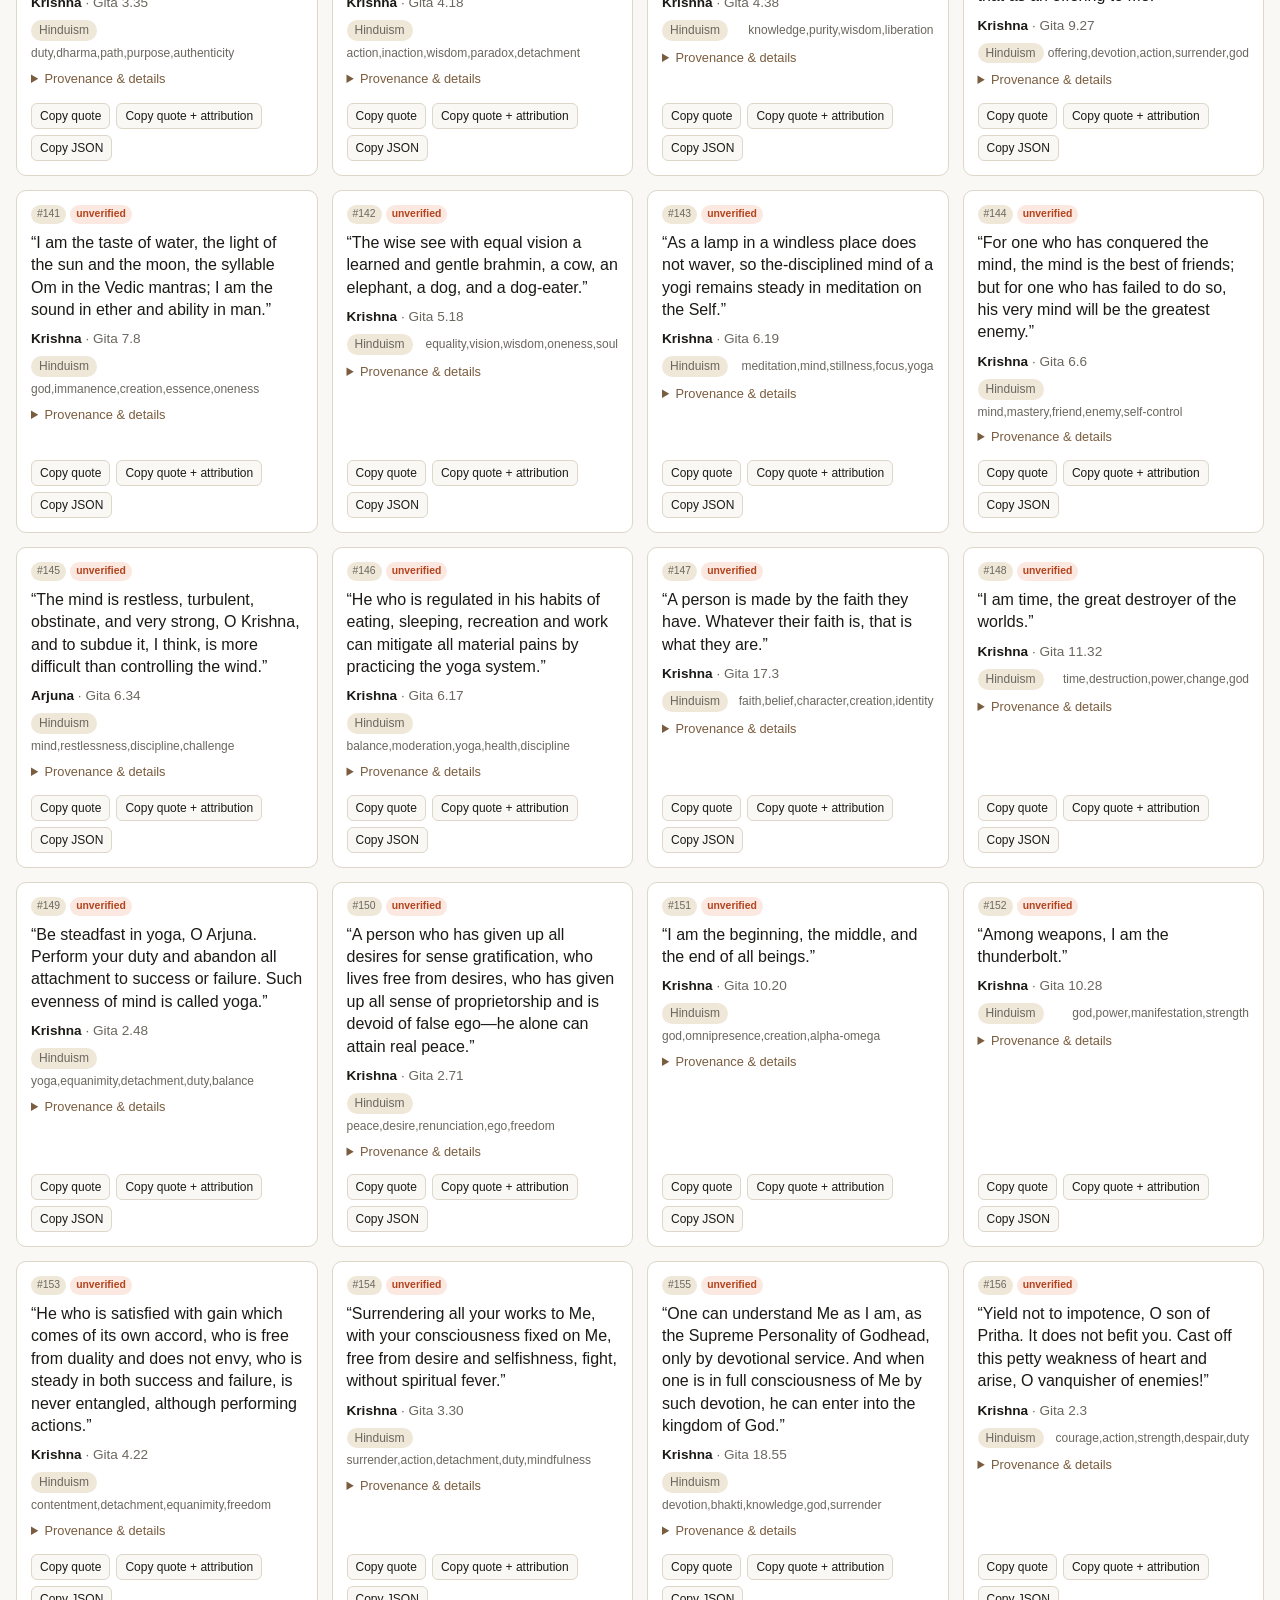
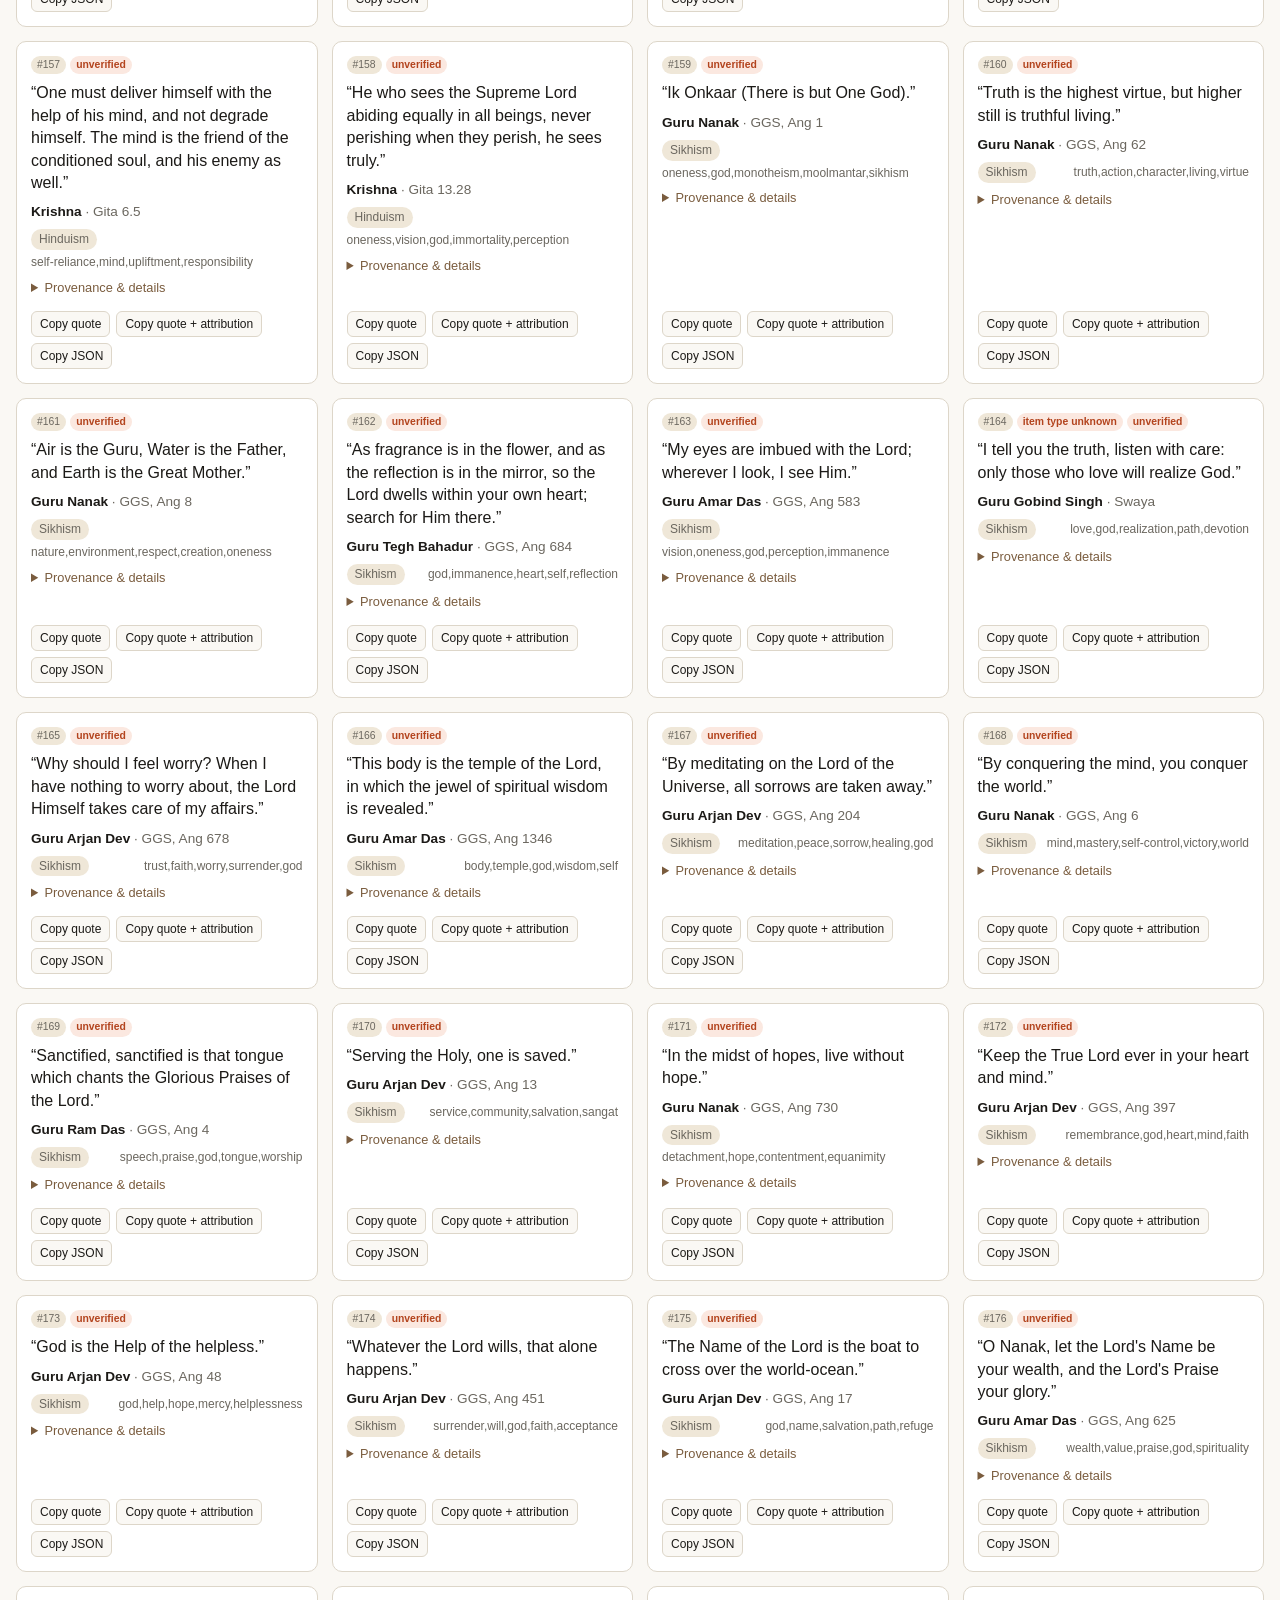
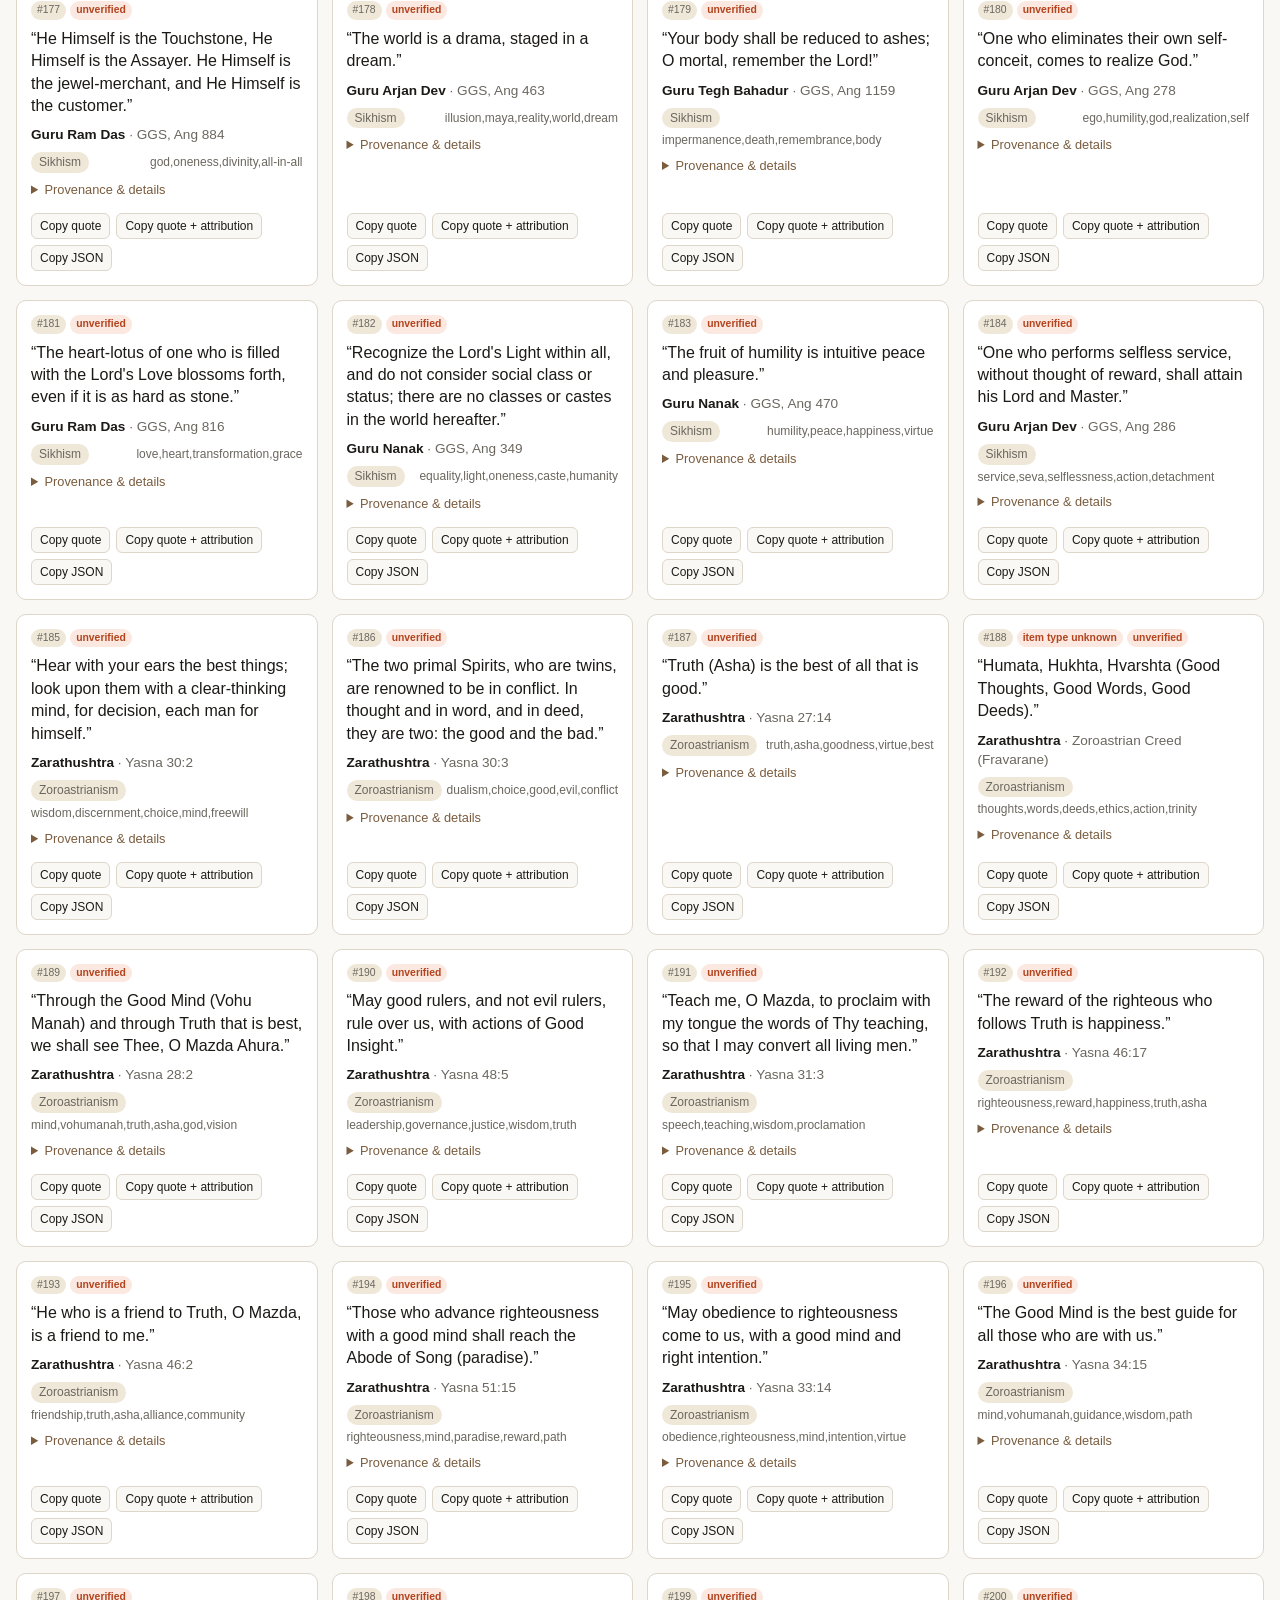
==== commit 36037716: "chore: strip SQLite/meta-checker theater, stage minimal Pages _site, and fix browser/validator bugs" ====
--- a/browser/index.html
+++ b/browser/index.html
@@ -52,6 +52,9 @@
         <option value="tradition">Tradition</option>
         <option value="author">Author</option>
         <option value="source_ref">Source</option>
+        <option value="tags">Tags</option>
+        <option value="item_type">Type</option>
+        <option value="verification_status">Verification</option>
         <option value="length">Length</option>
       </select>
     </label>
@@ -61,20 +64,20 @@
 
 <main id="results"></main>
 
-<div id="table-wrap">
-  <table id="quote-table" hidden>
+<div id="table-wrap" hidden>
+  <table id="quote-table" hidden aria-label="Quotes — filtered and sortable">
     <thead>
       <tr>
-        <th data-sort="id">ID</th>
-        <th data-sort="tradition">Tradition</th>
-        <th data-sort="author">Author</th>
-        <th data-sort="source_ref">Source</th>
-        <th data-sort="tags">Tags</th>
-        <th data-sort="item_type">Type</th>
-        <th data-sort="verification_status">Verification</th>
-        <th data-sort="length">Length</th>
-        <th>Quote text</th>
-        <th class="th-actions">Actions</th>
+        <th scope="col" data-sort="id">ID</th>
+        <th scope="col" data-sort="tradition">Tradition</th>
+        <th scope="col" data-sort="author">Author</th>
+        <th scope="col" data-sort="source_ref">Source</th>
+        <th scope="col" data-sort="tags">Tags</th>
+        <th scope="col" data-sort="item_type">Type</th>
+        <th scope="col" data-sort="verification_status">Verification</th>
+        <th scope="col" data-sort="length">Length</th>
+        <th scope="col">Quote text</th>
+        <th scope="col" class="th-actions">Actions</th>
       </tr>
     </thead>
     <tbody></tbody>
--- a/browser/style.css
+++ b/browser/style.css
@@ -72,6 +72,11 @@
   gap: 3px;
   font-size: 0.75rem;
   color: var(--muted);
+  /* Allow the label to shrink below its intrinsic width: a <select> sizes itself to its
+     longest <option> (the Source dropdown's longest option is 61 chars ≈ 390px), which
+     otherwise overflows the viewport on narrow screens. */
+  min-width: 0;
+  max-width: 100%;
 }
 
 .control-row select {
@@ -81,6 +86,7 @@
   background: var(--bg);
   color: var(--fg);
   min-width: 140px;
+  max-width: 100%;
 }
 
 .checkbox-label {
@@ -149,8 +155,17 @@
   display: flex;
   justify-content: space-between;
   align-items: center;
+  flex-wrap: wrap;
+  gap: 4px;
   font-size: 0.75rem;
   color: var(--muted);
+}
+
+.tags {
+  /* Tags are a comma-joined list with no spaces ("love,neighbor,goldenrule"), i.e. one
+     unbreakable token that would otherwise push the card past the viewport edge on phones. */
+  min-width: 0;
+  overflow-wrap: anywhere;
 }
 
 .tradition-pill {
@@ -233,8 +248,26 @@
   border-bottom: 1px solid var(--border);
   white-space: nowrap;
   background: var(--pill-bg);
-  cursor: pointer;
   user-select: none;
+}
+#quote-table th[data-sort] {
+  cursor: pointer;
+}
+#quote-table th[data-sort]:focus-visible {
+  outline: 2px solid var(--accent);
+  outline-offset: -2px;
+}
+#quote-table .empty-state,
+#results .empty-state {
+  text-align: center;
+  color: var(--muted);
+  font-style: italic;
+  padding: 24px;
+}
+/* Card view is a grid, so the empty state has to span every column to read as a full-width
+   message instead of a narrow column of text. */
+#results .empty-state {
+  grid-column: 1 / -1;
 }
 #quote-table th[data-sort]::after {
   content: "";
